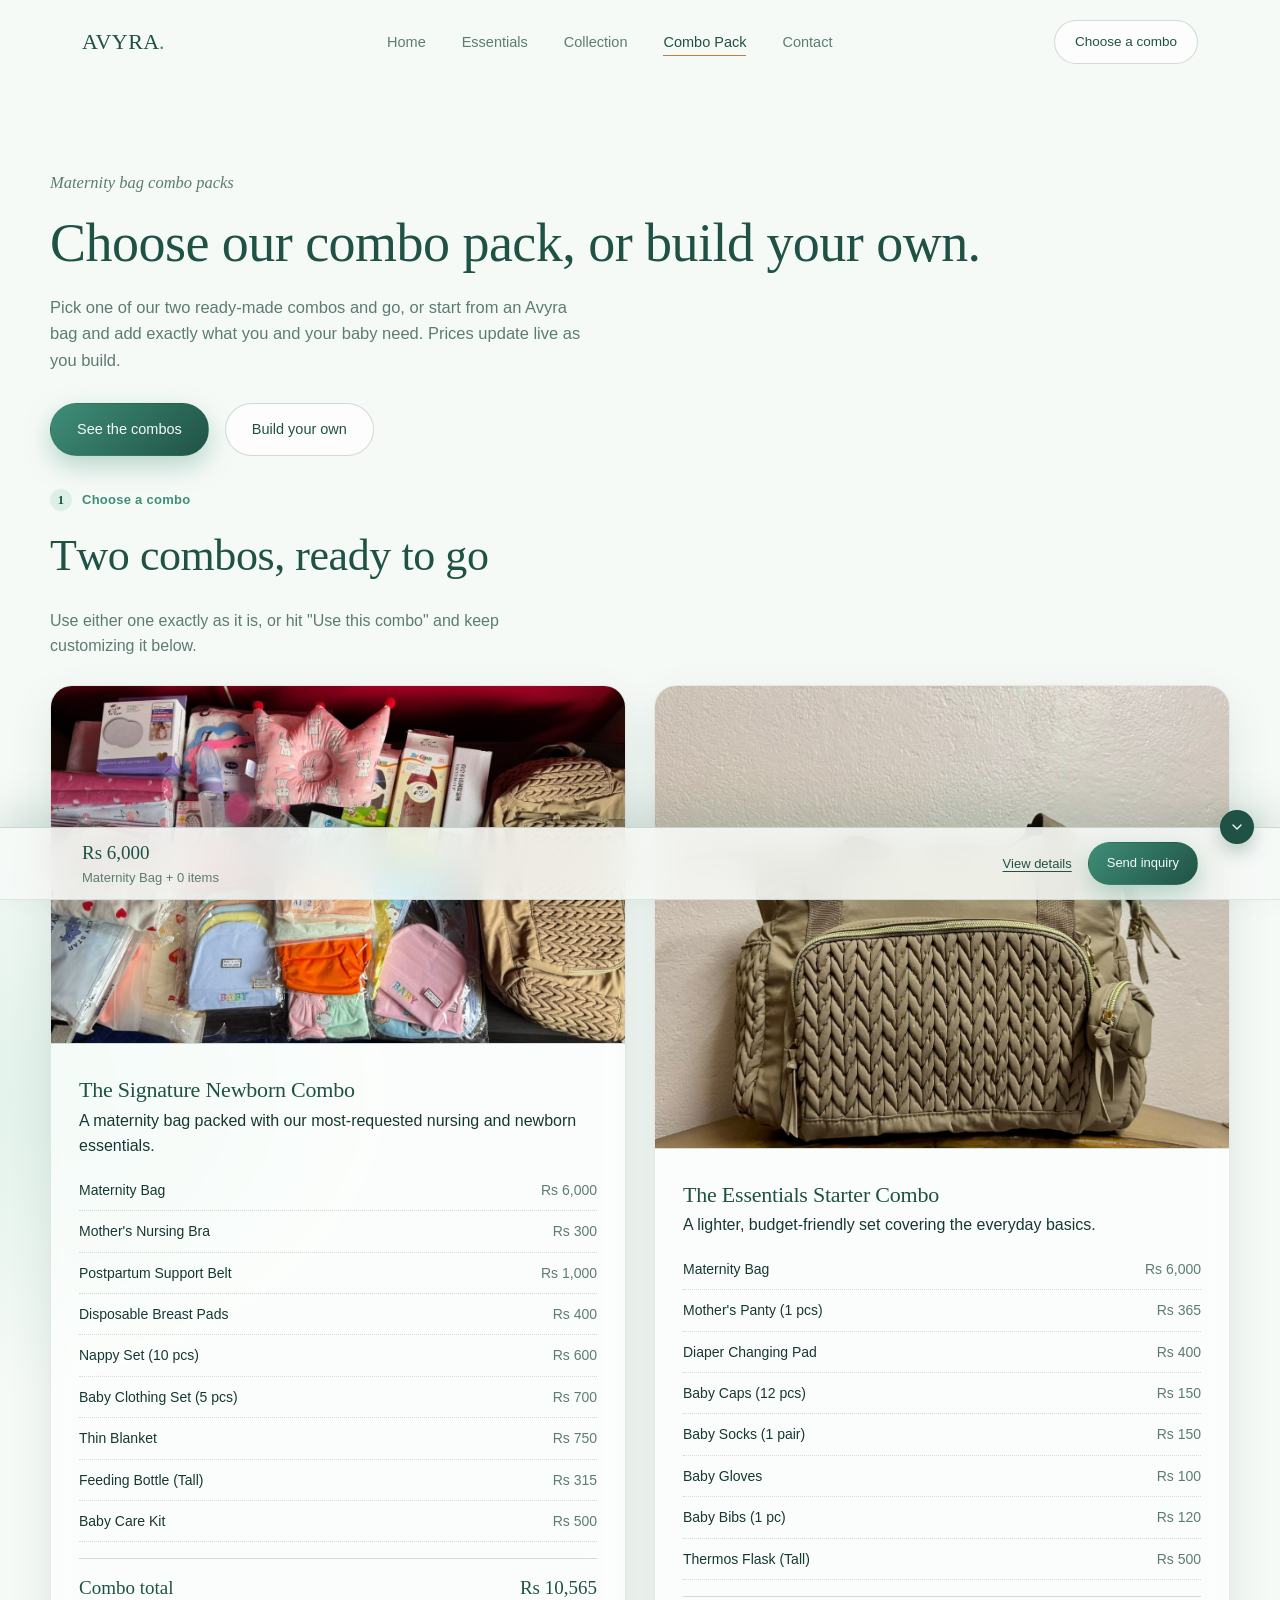
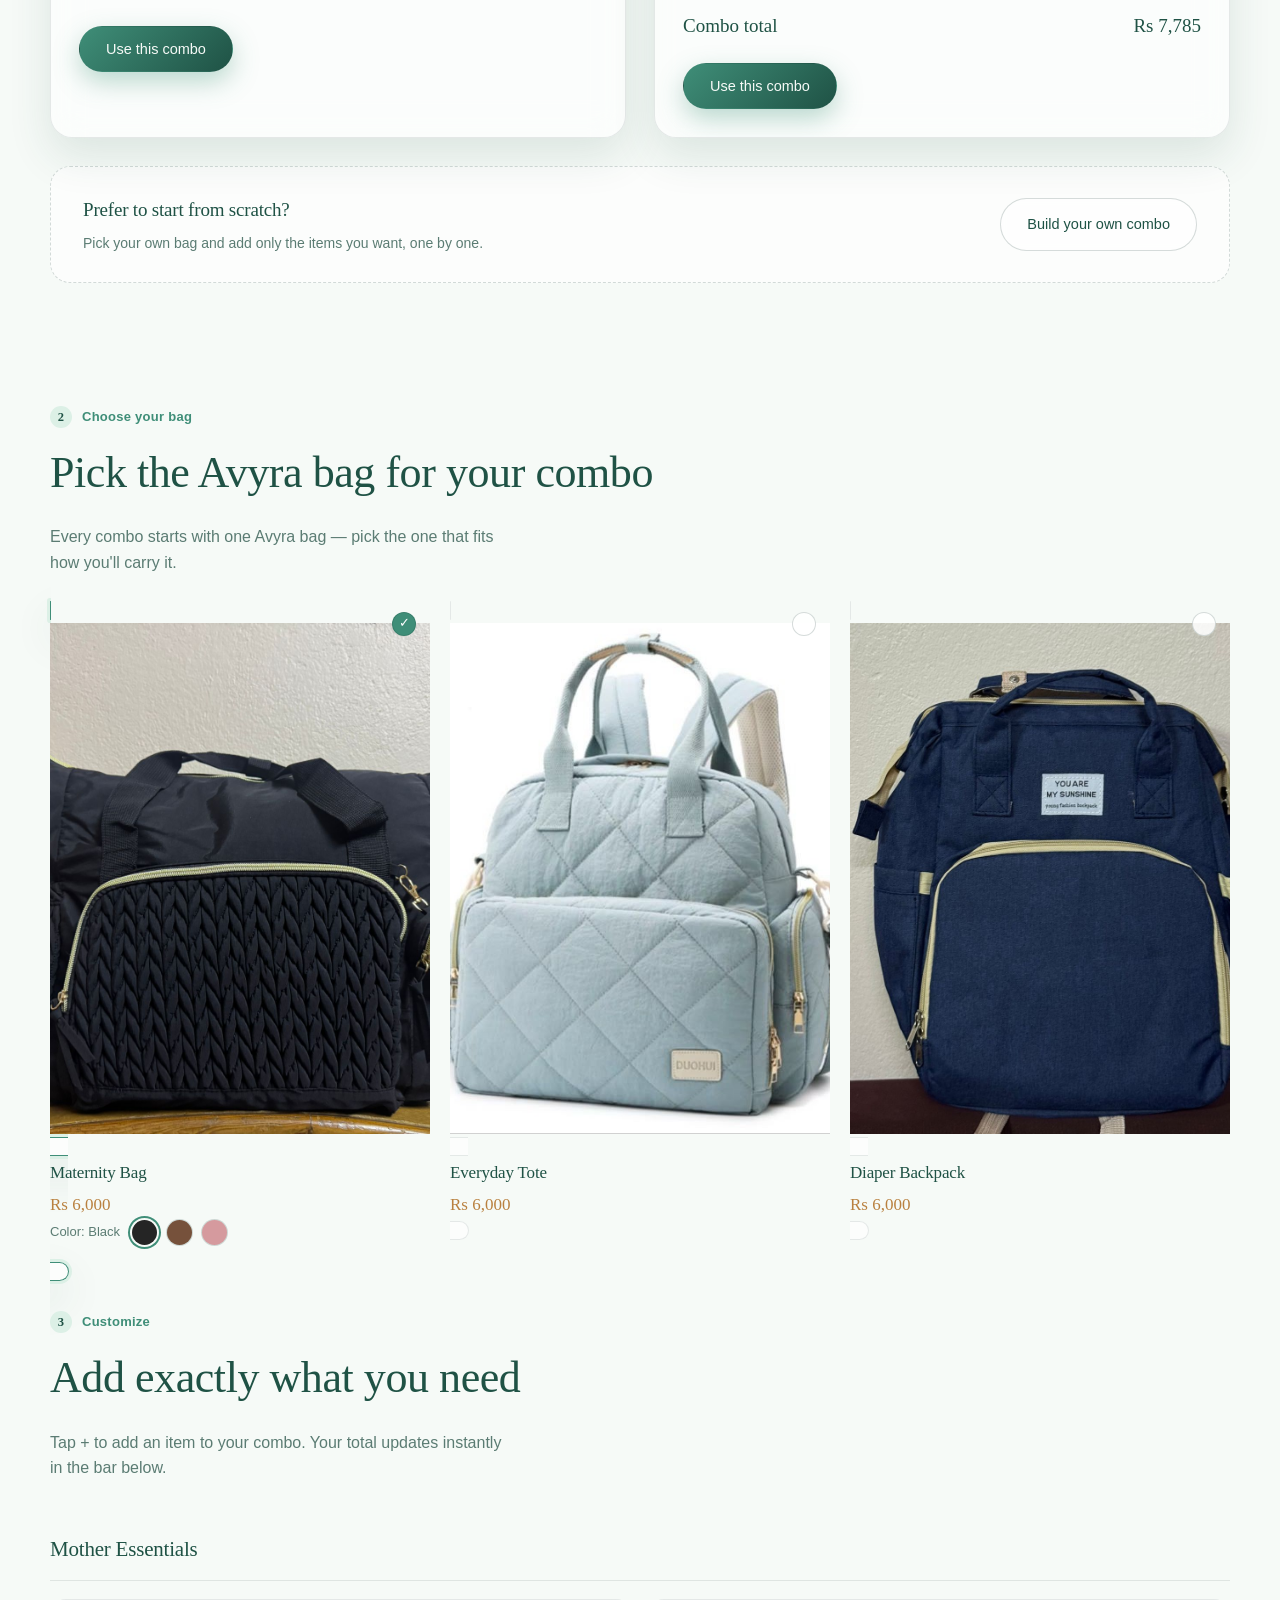
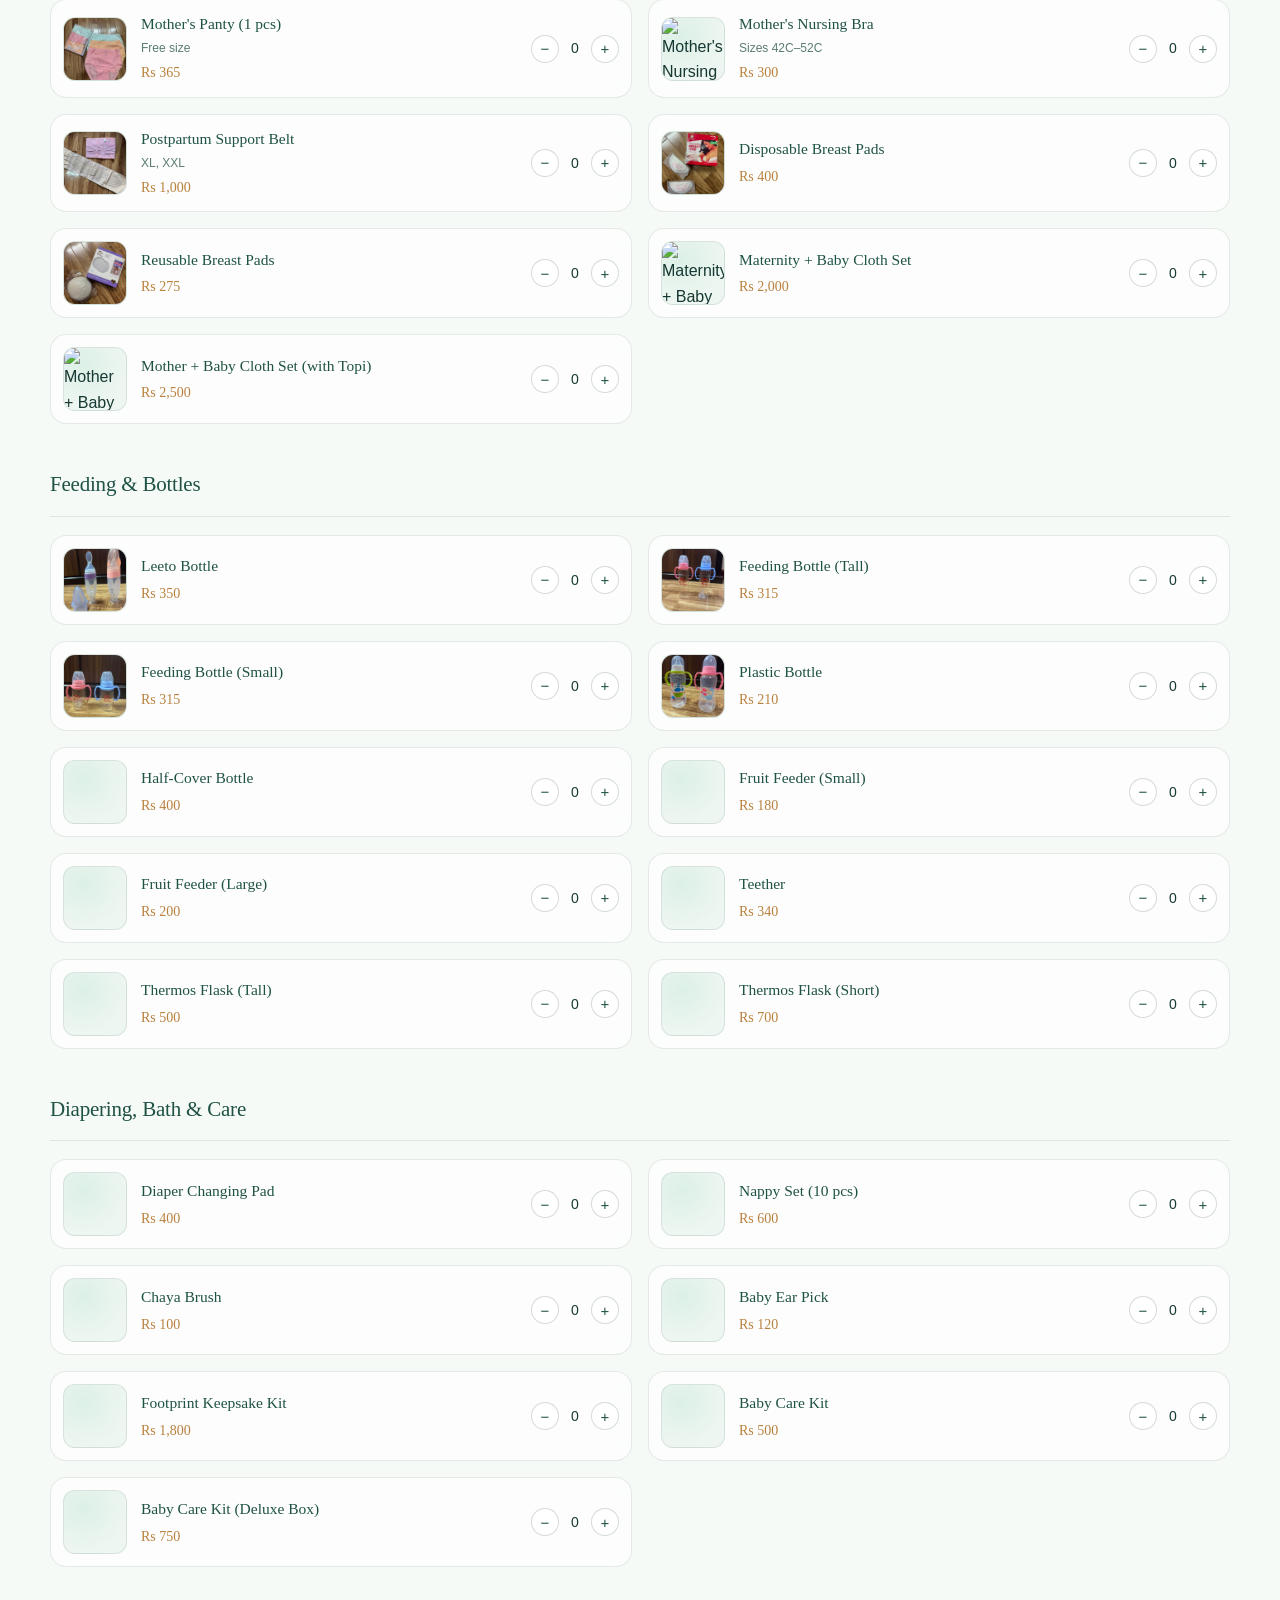
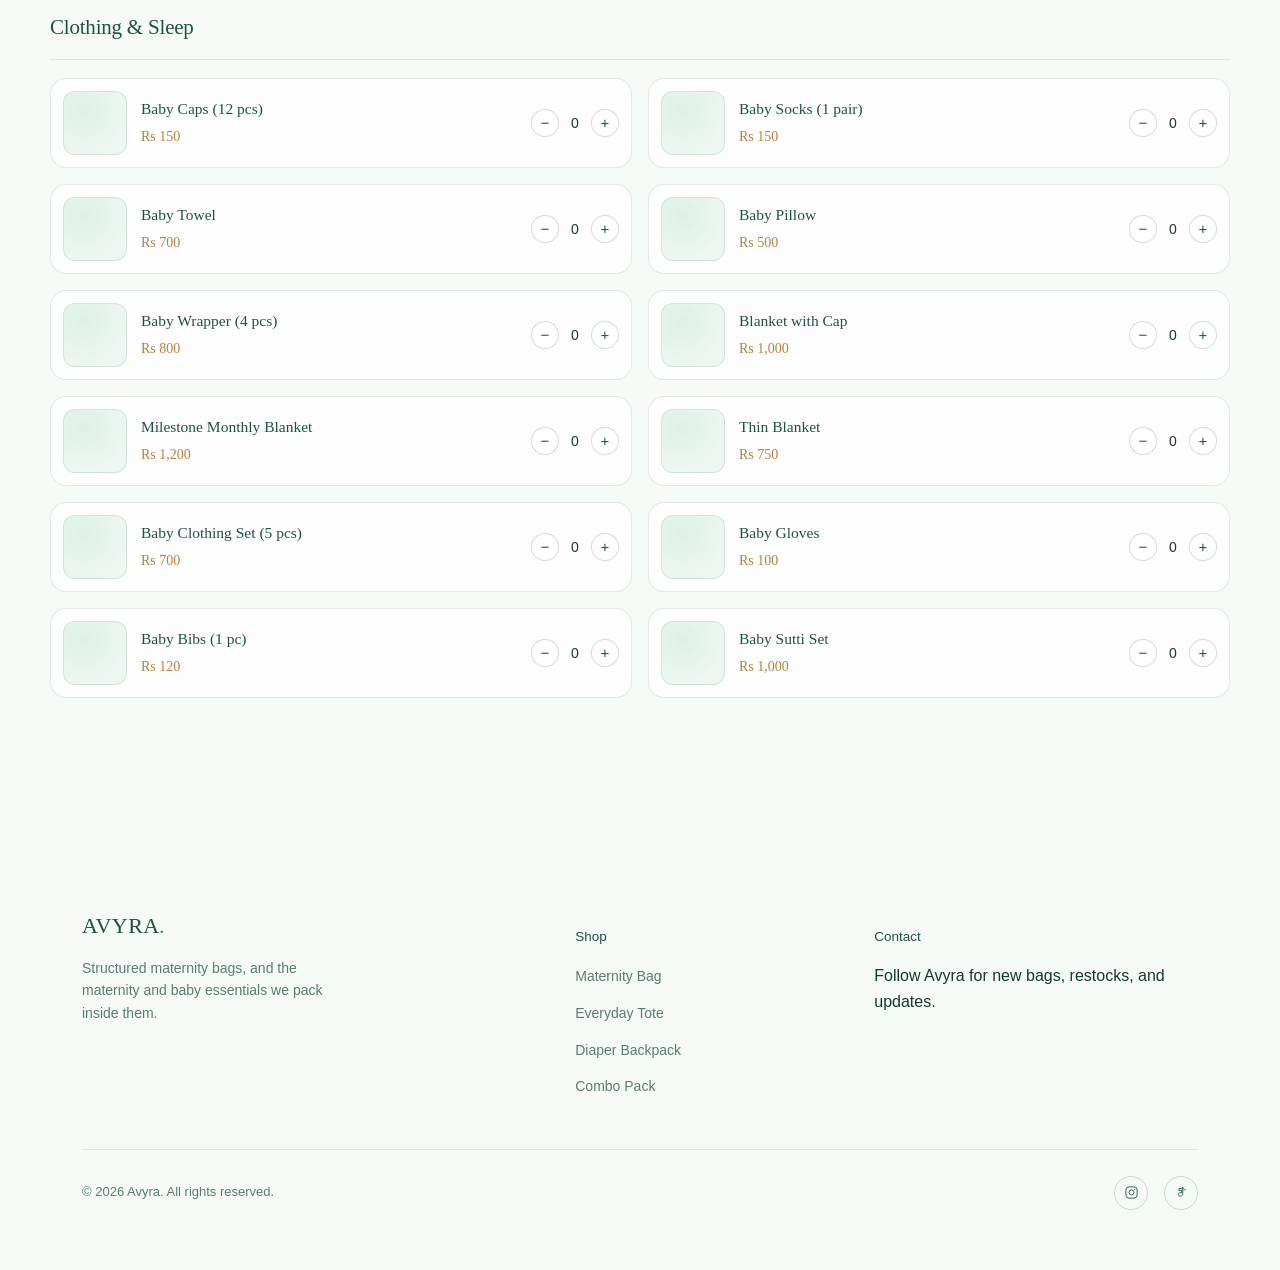
==== combo.html @ a7ce3fc6 "Initial commit" ====
<!DOCTYPE html>
<html lang="en">
<head>
<meta charset="UTF-8">
<meta name="viewport" content="width=device-width, initial-scale=1.0">
<meta http-equiv="Content-Security-Policy" content="default-src 'self'; base-uri 'self'; object-src 'none'; frame-ancestors 'none'; form-action 'self'; img-src 'self'; style-src 'self' https://fonts.googleapis.com 'nonce-avyra-inline'; font-src https://fonts.gstatic.com; script-src 'self' 'nonce-avyra-inline'; connect-src 'none'; upgrade-insecure-requests">
<meta name="referrer" content="strict-origin-when-cross-origin">
<meta http-equiv="Permissions-Policy" content="camera=(), microphone=(), geolocation=(), payment=(), usb=()">
<title>Combo Pack — Avyra Maternity & Baby Essentials</title>
<meta name="description" content="Choose one of our ready-made maternity combo packs, or build your own — pick an Avyra bag and add exactly the maternity and baby essentials you need.">
<link rel="preconnect" href="https://fonts.googleapis.com">
<link rel="preconnect" href="https://fonts.gstatic.com" crossorigin>
<link href="https://fonts.googleapis.com/css2?family=Fraunces:ital,opsz,wght@0,9..144,300;0,9..144,400;0,9..144,500;0,9..144,600;1,9..144,400;1,9..144,500&family=Inter:wght@400;500;600&display=swap" rel="stylesheet">
<link rel="stylesheet" href="styles.css">
</head>
<body>

<header class="nav" id="siteNav">
  <div class="nav-inner">
    <a href="index.html" class="logo">AVYRA<em>.</em></a>
    <nav>
      <ul class="nav-links">
        <li><a href="index.html">Home</a></li>
        <li><a href="index.html#essentials">Essentials</a></li>
        <li><a href="index.html#collection">Collection</a></li>
        <li><a href="combo.html" class="active">Combo Pack</a></li>
        <li><a href="index.html#contact">Contact</a></li>
      </ul>
    </nav>
    <a href="#combos" class="nav-cta">Choose a combo</a>
    <button class="burger" id="burgerBtn" aria-label="Open menu" aria-expanded="false"><span></span></button>
  </div>
</header>

<div class="mobile-menu" id="mobileMenu">
  <button class="mobile-close" id="mobileClose" aria-label="Close menu">✕</button>
  <a href="index.html">Home</a>
  <a href="index.html#essentials">Essentials</a>
  <a href="index.html#collection">Collection</a>
  <a href="combo.html">Combo Pack</a>
  <a href="index.html#contact">Contact</a>
</div>

<main id="top">

  <section class="page-intro wrap">
    <p class="eyebrow-line">Maternity bag combo packs</p>
    <h1 class="split-text">Choose our combo pack, or build your own.</h1>
    <p>Pick one of our two ready-made combos and go, or start from an Avyra bag and add exactly what you and your baby need. Prices update live as you build.</p>
    <div class="hero-actions">
      <a href="#combos" class="btn btn-primary">See the combos</a>
      <a href="#bag-select" class="btn btn-ghost">Build your own</a>
    </div>
  </section>

  <section class="section-pad combo-section wrap" id="combos">
    <div class="step-label"><span class="step-num">1</span> Choose a combo</div>
    <div class="section-head section-head--gap">
      <h2 class="split-text">Two combos, ready to go</h2>
      <p>Use either one exactly as it is, or hit "Use this combo" and keep customizing it below.</p>
    </div>
    <div class="combo-preset-grid" id="comboPresets"></div>

    <div class="build-own-banner">
      <div>
        <h3>Prefer to start from scratch?</h3>
        <p>Pick your own bag and add only the items you want, one by one.</p>
      </div>
      <a href="#bag-select" class="btn btn-ghost">Build your own combo</a>
    </div>
  </section>

  <section class="section-pad combo-section wrap" id="bag-select">
    <div class="step-label"><span class="step-num">2</span> Choose your bag</div>
    <div class="section-head section-head--tight">
      <h2>Pick the Avyra bag for your combo</h2>
      <p>Every combo starts with one Avyra bag — pick the one that fits how you'll carry it.</p>
    </div>
    <div class="bag-select-grid" id="bagOptions"></div>
  </section>

  <section class="section-pad wrap" id="builder">
    <div class="step-label"><span class="step-num">3</span> Customize</div>
    <div class="section-head section-head--tight">
      <h2>Add exactly what you need</h2>
      <p>Tap + to add an item to your combo. Your total updates instantly in the bar below.</p>
    </div>
    <div class="combo-categories" id="comboCategories"></div>
  </section>

  <div class="combo-spacer"></div>

</main>

<footer id="contact">
  <div class="wrap">
    <div class="foot-grid">
      <div class="foot-brand">
        <a href="index.html" class="logo">AVYRA<em>.</em></a>
        <p>Structured maternity bags, and the maternity and baby essentials we pack inside them.</p>
      </div>
      <div class="foot-col">
        <h4>Shop</h4>
        <ul>
          <li><a href="index.html#collection">Maternity Bag</a></li>
          <li><a href="index.html#collection">Everyday Tote</a></li>
          <li><a href="index.html#collection">Diaper Backpack</a></li>
          <li><a href="combo.html">Combo Pack</a></li>
        </ul>
      </div>
      <div class="foot-col">
        <h4 class="contact-heading">Contact</h4>
        <p>Follow Avyra for new bags, restocks, and updates.</p>
      </div>
    </div>

    <div class="foot-bottom">
      <p>© 2026 Avyra. All rights reserved.</p>
      <div class="foot-social">
        <a href="https://www.instagram.com/avyra_maternitybagnepal/" target="_blank" rel="noopener noreferrer" aria-label="Instagram"><svg viewBox="0 0 24 24" fill="none"><rect x="3" y="3" width="18" height="18" rx="5" stroke="#1F5245" stroke-width="1.4"/><circle cx="12" cy="12" r="4" stroke="#1F5245" stroke-width="1.4"/><circle cx="17.2" cy="6.8" r="1" fill="#1F5245"/></svg></a>
        <a href="https://www.tiktok.com/@avyramaternitybag" target="_blank" rel="noopener noreferrer" aria-label="TikTok"><svg viewBox="0 0 24 24" fill="none"><path d="M14 4V14.2C14 16.3 12.3 18 10.2 18C8.4 18 7 16.7 7 15C7 13.3 8.4 12 10.2 12C11 12 11.7 12.3 12.3 12.7V8.2C10.8 8.9 9.4 9.2 8 9.1V5.6C10.2 6 12.3 5.3 14 4Z" stroke="#1F5245" stroke-width="1.4" stroke-linejoin="round"/><path d="M14 4C14.3 6.1 15.6 7.5 18 7.8" stroke="#1F5245" stroke-width="1.4" stroke-linecap="round"/></svg></a>
      </div>
    </div>
  </div>
</footer>

<div class="combo-bar" id="comboBar">
  <button type="button" class="combo-bar-collapse" id="comboBarCollapse" aria-label="Minimize combo bar" aria-expanded="true">
    <svg viewBox="0 0 24 24" width="16" height="16" fill="none" stroke="currentColor" stroke-width="2" stroke-linecap="round" stroke-linejoin="round" aria-hidden="true"><path d="M6 9l6 6 6-6"/></svg>
  </button>
  <div class="combo-bar-summary">
    <div>
      <div class="combo-bar-total" id="comboBarTotal">Rs 0</div>
      <div class="combo-bar-count" id="comboBarCount"></div>
    </div>
    <div class="combo-bar-actions">
      <button type="button" class="combo-bar-toggle" id="comboBarToggle" aria-expanded="false">View details</button>
      <a href="https://www.instagram.com/avyra_maternitybagnepal/" target="_blank" rel="noopener noreferrer" class="btn btn-primary btn-small">Send inquiry</a>
    </div>
  </div>
  <div class="combo-bar-details">
    <div class="combo-bar-details-inner">
      <div id="comboBarLines"></div>
      <button type="button" class="combo-bar-clear" id="clearComboBtn">Clear all items</button>
      <button type="button" class="btn btn-ghost btn-small" id="copyComboBtn">Copy combo list</button>
    </div>
  </div>
</div>

<div class="copy-toast" id="copyToast"></div>

<script src="app.js"></script>
<script src="combo.js"></script>

</body>
</html>
---- styles.css ----
:root{
  --bg:#F6FAF7;
  --bg-soft:#EEF6F1;
  --card:rgba(255,255,255,0.62);
  --card-strong:rgba(255,255,255,0.82);
  --verdigris:#3F8E78;
  --verdigris-dark:#1F5245;
  --verdigris-mid:#5FA88F;
  --verdigris-light:#9CD1BC;
  --verdigris-pale:#DCF0E6;
  --brass:#B9803F;
  --brass-pale:#F1DFC1;
  --ink:#163832;
  --muted:#5B7C73;
  --line: rgba(22,56,50,0.10);
  --line-strong: rgba(22,56,50,0.18);
  --shadow-soft: 0 18px 44px rgba(31,82,69,0.12);
  --shadow-lift: 0 24px 54px rgba(31,82,69,0.18);
  --serif: "Fraunces", Georgia, serif;
  --sans: "Inter", -apple-system, BlinkMacSystemFont, "Segoe UI", sans-serif;
}

*{ box-sizing:border-box; }
html{ scroll-behavior:auto; }
@media (prefers-reduced-motion: reduce){
  html{ scroll-behavior:auto; }
  *{ animation-duration:0.01ms !important; animation-iteration-count:1 !important; transition-duration:0.01ms !important; }
}

body{
  margin:0;
  background:
    radial-gradient(1000px 620px at 88% -8%, rgba(156,209,188,0.55), transparent 60%),
    radial-gradient(900px 560px at -8% 18%, rgba(220,240,230,0.9), transparent 55%),
    radial-gradient(1100px 700px at 50% 115%, rgba(156,209,188,0.4), transparent 60%),
    var(--bg);
  color:var(--ink);
  font-family:var(--sans);
  font-size:16px;
  line-height:1.6;
  -webkit-font-smoothing:antialiased;
}

a{ color:inherit; text-decoration:none; }
img{ max-width:100%; display:block; }
section{ position:relative; z-index:1; }

h1,h2,h3{ font-family:var(--serif); font-weight:500; margin:0; color:var(--verdigris-dark); letter-spacing:-0.01em; }
p{ margin:0; }

:focus-visible{ outline:2px solid var(--brass); outline-offset:3px; border-radius:2px; }

.wrap{ max-width:1180px; margin:0 auto; padding:0 32px; }
@media (max-width:640px){ .wrap{ padding:0 22px; } }

/* ---------- nav ---------- */
header.nav{
  position:fixed; top:0; left:0; right:0; z-index:50;
  border-bottom:1px solid transparent;
  transition:background 0.4s ease, border-color 0.4s ease;
}
header.nav.scrolled{
  background:rgba(246,250,247,0.72);
  backdrop-filter:blur(18px) saturate(140%);
  -webkit-backdrop-filter:blur(18px) saturate(140%);
  border-bottom:1px solid var(--line);
}
.nav-inner{
  max-width:1180px; margin:0 auto; padding:20px 32px;
  display:flex; align-items:center; justify-content:space-between;
}
.logo{ font-family:var(--serif); font-size:22px; letter-spacing:0.02em; color:var(--verdigris-dark); }
.logo em{ font-style:italic; color:var(--verdigris); }
.nav-links{ display:flex; gap:36px; list-style:none; margin:0; padding:0; }
.nav-links a{
  font-size:14.5px; color:var(--muted); position:relative; padding:4px 0;
  transition:color 0.25s ease;
}
.nav-links a.active{ color:var(--verdigris-dark); }
.nav-links a::after{
  content:""; position:absolute; left:0; right:0; bottom:-2px; height:1px;
  background:var(--brass); transform:scaleX(0); transform-origin:left;
  transition:transform 0.3s ease;
}
.nav-links a:hover, .nav-links a:focus-visible{ color:var(--verdigris-dark); }
.nav-links a:hover::after, .nav-links a:focus-visible::after, .nav-links a.active::after{ transform:scaleX(1); }

.nav-cta{
  font-size:13.5px; padding:10px 20px; border-radius:999px;
  border:1px solid var(--line-strong); color:var(--verdigris-dark);
  background:var(--card); backdrop-filter:blur(6px);
  transition:background 0.25s ease, border-color 0.25s ease;
}
.nav-cta:hover{ background:var(--card-strong); border-color:var(--verdigris-mid); }

.burger{ display:none; width:38px; height:38px; border-radius:50%; border:1px solid var(--line-strong); background:var(--card); position:relative; }
.burger span, .burger span::before, .burger span::after{
  content:""; position:absolute; left:10px; right:10px; height:1px; background:var(--verdigris-dark);
}
.burger span{ top:18px; }
.burger span::before{ top:-6px; }
.burger span::after{ top:6px; }

.mobile-menu{
  display:none; position:fixed; inset:0; z-index:60;
  background:rgba(246,250,247,0.97); backdrop-filter:blur(14px);
  flex-direction:column; align-items:center; justify-content:center; gap:28px;
}
.mobile-menu.open{ display:flex; }
.mobile-menu a{ font-family:var(--serif); font-size:26px; color:var(--verdigris-dark); }
.mobile-close{ position:absolute; top:24px; right:28px; width:38px; height:38px; border-radius:50%; border:1px solid var(--line-strong); background:transparent; color:var(--verdigris-dark); font-size:18px; }

@media (max-width:860px){
  .nav-links, .nav-cta{ display:none; }
  .burger{ display:block; }
}

/* ---------- hero ---------- */
.hero{
  padding:112px 0 5px;
  display:grid; grid-template-columns:1.05fr 0.85fr; gap:60px; align-items:center;
}
.eyebrow-line{
  font-family:var(--serif); font-style:italic; font-size:17px; color:var(--verdigris);
  margin-bottom:22px; opacity:0; animation:rise 0.8s ease forwards;
}
.hero h1{
  font-size:clamp(40px, 5.4vw, 66px); line-height:1.06; color:var(--verdigris-dark);
  opacity:0; animation:rise 0.9s ease 0.12s forwards;
}
.hero-sub{
  margin-top:26px; max-width:46ch; font-size:17px; color:var(--muted);
  opacity:0; animation:rise 0.9s ease 0.26s forwards;
}
.hero-actions{ margin-top:38px; display:flex; gap:16px; flex-wrap:wrap; opacity:0; animation:rise 0.9s ease 0.4s forwards; }

@keyframes rise{ from{ opacity:0; transform:translateY(16px);} to{ opacity:1; transform:translateY(0);} }

.btn{
  display:inline-flex; align-items:center; gap:10px; padding:14px 26px; border-radius:999px;
  font-size:14.5px; font-weight:500; border:1px solid transparent; cursor:pointer;
  font-family:var(--sans);
}
.btn-primary{
  background:linear-gradient(135deg, var(--verdigris), var(--verdigris-dark));
  color:#F6FAF7; box-shadow:0 10px 26px rgba(63,142,120,0.35);
  transition:transform 0.25s ease, box-shadow 0.25s ease;
}
.btn-primary:hover{ transform:translateY(-2px); box-shadow:0 14px 30px rgba(63,142,120,0.42); }
.btn-ghost{
  background:var(--card); border-color:var(--line-strong); color:var(--verdigris-dark);
  backdrop-filter:blur(6px);
  transition:background 0.25s ease, border-color 0.25s ease;
}
.btn-ghost:hover{ background:var(--card-strong); border-color:var(--verdigris-mid); }

.btn-small{ padding:10px 18px; font-size:13px; width:100%; justify-content:center; }
.btn[disabled]{ opacity:0.5; cursor:not-allowed; pointer-events:none; }

.hero-art{
  position:relative;
  opacity:0; animation:rise 1s ease 0.2s forwards;
}
.hero-art-frame{
  position:relative;
  isolation:isolate;
  aspect-ratio:1/1;
  border-radius:28px;
  overflow:hidden;
  border:1px solid var(--line);
  background:radial-gradient(circle at 35% 30%, var(--verdigris-pale), var(--bg-soft) 70%);
  box-shadow:var(--shadow-lift);
}
.hero-art-frame img{
  width:100%; height:100%; object-fit:cover;
  mix-blend-mode:multiply;
}

@media (max-width:940px){
  .hero{ grid-template-columns:1fr; padding-top:104px; text-align:left; }
  .hero-art{ order:-1; margin-bottom:10px; }
  .hero-art-frame{ aspect-ratio:16/10; }
}

/* ---------- section heads ---------- */
.section-head{ max-width:640px; margin-bottom:52px; }
.section-head h2{ font-size:clamp(30px, 3.6vw, 44px); }
.section-head p{ margin-top:16px; color:var(--muted); font-size:16px; max-width:52ch; }
.section-pad{ padding:100px 0; }
.collection-section{ padding-top:56px; }

/* ---------- simple page intro (used on combo.html) ---------- */
.page-intro{ padding:150px 0 10px; }
@media (max-width:940px){ .page-intro{ padding-top:130px; } }
.page-intro .eyebrow-line{ margin-bottom:18px; }
.page-intro h1{ font-size:clamp(34px, 4.6vw, 54px); line-height:1.1; }
.page-intro p{ margin-top:20px; max-width:58ch; color:var(--muted); font-size:16.5px; }
.page-intro .hero-actions{ margin-top:30px; }

/* ---------- video gallery ---------- */
.video-gallery{ margin-top:92px; }
.video-grid{ display:grid; grid-template-columns:repeat(3, 1fr); gap:28px; }
.video-card{
  overflow:hidden; border:1px solid var(--line); border-radius:22px;
  background:var(--card); box-shadow:var(--shadow-soft);
}
.video-card video, .video-placeholder{
  display:block; width:100%; aspect-ratio:4/5; object-fit:cover;
  background:var(--bg-soft);
}
.video-card video{ border-bottom:1px solid var(--line); }
.video-placeholder{
  display:flex; flex-direction:column; align-items:center; justify-content:center;
  gap:8px; padding:24px; border:0; border-bottom:1px dashed var(--line-strong);
  color:var(--muted); text-align:center;
}
.video-placeholder strong{ font-family:var(--serif); font-size:20px; font-weight:500; color:var(--verdigris-dark); }
.video-placeholder span{ font-size:13px; }
.video-plus{ font-size:28px; line-height:1; color:var(--brass); }
.video-caption{ padding:18px 20px 20px; }
.video-caption h3{ font-size:19px; }
.video-caption p{ margin-top:5px; color:var(--muted); font-size:13.5px; }
@media (max-width:940px){ .video-grid{ grid-template-columns:repeat(2, 1fr); } }
@media (max-width:600px){ .video-grid{ grid-template-columns:1fr; } }

/* ---------- product grid (bags + essentials teaser) ---------- */
.product-grid{
  display:grid; grid-template-columns:repeat(3, 1fr); gap:28px;
}
@media (max-width:940px){ .product-grid{ grid-template-columns:repeat(2, 1fr); } }
@media (max-width:600px){ .product-grid{ grid-template-columns:1fr; } }

.product-card{
  border:1px solid var(--line); border-radius:22px; overflow:hidden;
  background:var(--card); backdrop-filter:blur(16px) saturate(140%);
  -webkit-backdrop-filter:blur(16px) saturate(140%);
  box-shadow:var(--shadow-soft);
  display:flex; flex-direction:column;
  transition:transform 0.3s ease, box-shadow 0.3s ease;
}
.product-card:hover{ transform:translateY(-5px); box-shadow:var(--shadow-lift); }

.product-image{
  position:relative; aspect-ratio:1/1;
  background:radial-gradient(circle at 32% 28%, var(--verdigris-pale), var(--bg-soft) 72%);
  border-bottom:1px solid var(--line);
}
.product-image img{
  width:100%; height:100%; object-fit:cover;
}

.product-body{ padding:22px 22px 24px; display:flex; flex-direction:column; gap:6px; flex:1; }
.product-top{ display:flex; align-items:baseline; justify-content:space-between; gap:10px; }
.product-top h3{ font-size:19px; }
.product-price{ font-family:var(--serif); font-size:17px; color:var(--brass); white-space:nowrap; }
.product-desc{ color:var(--muted); font-size:14px; line-height:1.5; margin-bottom:14px; }
.color-options{ display:flex; align-items:center; gap:10px; margin:2px 0 14px; }
.color-label{ color:var(--muted); font-size:13px; margin-right:2px; }
.color-swatch{
  width:25px; height:25px; padding:0; border:2px solid transparent; border-radius:50%;
  cursor:pointer; box-shadow:0 0 0 1px var(--line-strong); transition:transform 0.2s ease, box-shadow 0.2s ease;
}
.color-swatch:hover{ transform:scale(1.1); }
.color-swatch[aria-pressed="true"]{ box-shadow:0 0 0 2px var(--bg), 0 0 0 4px var(--verdigris); }
.color-swatch:focus-visible{ outline:2px solid var(--brass); outline-offset:3px; }
.swatch-black{ background:#252525; }
.swatch-brown{ background:#76513B; }
.swatch-pink{ background:#D59A9E; }
.product-body .btn{ margin-top:auto; }

/* ---------- footer ---------- */
footer{ padding:0 0 60px; }
.newsletter{
  border:1px solid var(--line); border-radius:24px;
  background:linear-gradient(135deg, rgba(156,209,188,0.4), rgba(255,255,255,0.5));
  backdrop-filter:blur(16px);
  padding:52px 48px; display:flex; align-items:center; justify-content:space-between; gap:40px;
  margin-bottom:76px;
}
.newsletter h2{ font-size:27px; max-width:14ch; }
.newsletter p{ margin-top:10px; color:var(--muted); font-size:14.5px; }
.newsletter-form{ display:flex; gap:10px; flex:0 0 auto; }
.newsletter-form input{
  background:rgba(255,255,255,0.7); border:1px solid var(--line-strong); border-radius:999px;
  padding:13px 20px; color:var(--ink); font-family:var(--sans); font-size:14px; width:230px;
}
.newsletter-form input::placeholder{ color:var(--muted); }

@media (max-width:760px){
  .newsletter{ flex-direction:column; align-items:flex-start; padding:36px 26px; }
  .newsletter-form{ width:100%; }
  .newsletter-form input{ width:100%; }
}

.foot-grid{ display:grid; grid-template-columns:1.4fr 0.8fr 1fr; gap:40px; padding-bottom:50px; border-bottom:1px solid var(--line); }
.foot-brand .logo{ margin-bottom:14px; display:block; }
.foot-brand p{ color:var(--muted); font-size:14px; max-width:32ch; }
.foot-col h4{ font-family:var(--sans); font-weight:500; font-size:13.5px; color:var(--verdigris-dark); margin-bottom:16px; }
.foot-col ul{ list-style:none; margin:0; padding:0; display:flex; flex-direction:column; gap:11px; }
.foot-col a{ font-size:14px; color:var(--muted); transition:color 0.2s ease; }
.foot-col a:hover{ color:var(--verdigris-dark); }

@media (max-width:760px){ .foot-grid{ grid-template-columns:1fr 1fr; row-gap:36px; } }

.foot-bottom{ padding-top:26px; display:flex; justify-content:space-between; align-items:center; flex-wrap:wrap; gap:14px; }
.foot-bottom p{ font-size:13px; color:var(--muted); }
.foot-social{ display:flex; gap:16px; }
.foot-social a{ width:34px; height:34px; border-radius:50%; border:1px solid var(--line-strong); display:flex; align-items:center; justify-content:center; }
.foot-social svg{ width:15px; height:15px; }
#contact{ scroll-margin-top:24px; }
.contact-heading{ font-family:var(--serif); font-size:27px; color:var(--verdigris-dark); margin-bottom:10px; }

/* ---------- scroll letter reveal ---------- */
.split-text .word{ display:inline-block; white-space:nowrap; }
.split-text .letter{
  display:inline-block;
  opacity:0;
  transform:translateY(0.6em) rotate(6deg);
  filter:blur(3px);
  transition:opacity 0.6s cubic-bezier(.22,1,.36,1), transform 0.6s cubic-bezier(.22,1,.36,1), filter 0.6s ease;
  transition-delay:var(--d, 0s);
}
.split-text.in-view .letter{
  opacity:1;
  transform:translateY(0) rotate(0deg);
  filter:blur(0);
}
@media (prefers-reduced-motion: reduce){
  .split-text .letter{ opacity:1; transform:none; filter:none; transition:none; }
}

.hero-art-frame img{ will-change:transform; }

/* =====================================================
   COMBO PACK BUILDER (combo.html)
   ===================================================== */

.combo-section{ padding-top:20px; }
.section-head--tight{ margin-bottom:0; }
.section-head--gap{ margin-bottom:26px; }
.combo-bar-actions .btn{ width:auto; }
.combo-bar-details-inner .btn{ width:auto; margin-top:10px; }
.essentials-cta{ margin-top:44px; }

/* step labels */
.step-label{
  display:inline-flex; align-items:center; gap:10px;
  font-size:13px; color:var(--verdigris); font-weight:600; letter-spacing:0.02em;
  margin-bottom:10px;
}
.step-label .step-num{
  width:22px; height:22px; border-radius:50%; background:var(--verdigris-pale);
  color:var(--verdigris-dark); display:flex; align-items:center; justify-content:center;
  font-family:var(--serif); font-size:12.5px;
}

/* bag choice cards */
.bag-select-grid{ display:grid; grid-template-columns:repeat(3, 1fr); gap:20px; margin-top:22px; }
@media (max-width:760px){ .bag-select-grid{ grid-template-columns:1fr; } }

.bag-option{ position:relative; display:block; cursor:pointer; }
.bag-option input{ position:absolute; opacity:0; width:1px; height:1px; }
.bag-option-card{
  border:1px solid var(--line); border-radius:20px; overflow:hidden;
  background:var(--card); backdrop-filter:blur(14px);
  transition:border-color 0.2s ease, box-shadow 0.2s ease, transform 0.2s ease;
}
.bag-option input:checked + .bag-option-card{
  border-color:var(--verdigris); box-shadow:0 0 0 3px var(--verdigris-pale), var(--shadow-soft);
}
.bag-option:hover .bag-option-card{ transform:translateY(-3px); }
.bag-option input:focus-visible + .bag-option-card{ outline:2px solid var(--brass); outline-offset:3px; }
.bag-option-image{
  aspect-ratio:5/4; background:radial-gradient(circle at 32% 28%, var(--verdigris-pale), var(--bg-soft) 72%);
  border-bottom:1px solid var(--line);
}
.bag-option-image img{ width:100%; height:100%; object-fit:cover; }
.bag-option-body{ padding:16px 18px 18px; }
.bag-option-body h3{ font-size:17px; }
.bag-option-body .product-price{ display:block; margin-top:4px; }
.bag-option-check{
  position:absolute; top:14px; right:14px; width:24px; height:24px; border-radius:50%;
  background:rgba(255,255,255,0.85); border:1px solid var(--line-strong);
  display:flex; align-items:center; justify-content:center; font-size:13px; color:transparent;
  transition:background 0.2s ease, color 0.2s ease;
}
.bag-option input:checked ~ .bag-option-check{ background:var(--verdigris); color:#fff; }

/* signature combo card (legacy single-card layout, kept for compatibility) */
.signature-card{
  border:1px solid var(--line); border-radius:24px;
  background:linear-gradient(135deg, rgba(156,209,188,0.35), rgba(255,255,255,0.55));
  backdrop-filter:blur(16px);
  padding:36px; box-shadow:var(--shadow-soft);
  display:grid; grid-template-columns:1.1fr 0.9fr; gap:36px; align-items:center;
}
@media (max-width:860px){ .signature-card{ grid-template-columns:1fr; padding:28px; } }
.signature-card h3{ font-size:24px; }
.signature-card > div > p.signature-tagline{ margin-top:8px; color:var(--muted); font-size:14.5px; }
.signature-list{ list-style:none; margin:20px 0 0; padding:0; display:flex; flex-direction:column; gap:9px; }
.signature-list li{
  display:flex; justify-content:space-between; gap:12px; font-size:14px; color:var(--ink);
  padding-bottom:9px; border-bottom:1px dotted var(--line-strong);
}
.signature-list li span:last-child{ color:var(--muted); white-space:nowrap; }
.signature-total{
  display:flex; justify-content:space-between; margin-top:16px; padding-top:14px;
  border-top:1px solid var(--line-strong); font-family:var(--serif); font-size:19px; color:var(--verdigris-dark);
}
.signature-panel{
  border:1px solid var(--line); border-radius:18px; overflow:hidden; background:var(--card-strong);
}
.signature-panel img{ width:100%; aspect-ratio:1/1; object-fit:cover; }
.signature-card .btn{ margin-top:22px; }

/* two-up preset combo cards */
.combo-preset-grid{ display:grid; grid-template-columns:repeat(2, 1fr); gap:28px; }
@media (max-width:860px){ .combo-preset-grid{ grid-template-columns:1fr; } }

.combo-preset-card{
  border:1px solid var(--line); border-radius:22px; overflow:hidden;
  background:var(--card); backdrop-filter:blur(16px) saturate(140%);
  -webkit-backdrop-filter:blur(16px) saturate(140%);
  box-shadow:var(--shadow-soft);
  display:flex; flex-direction:column;
  transition:transform 0.3s ease, box-shadow 0.3s ease;
}
.combo-preset-card:hover{ transform:translateY(-4px); box-shadow:var(--shadow-lift); }
.combo-preset-image{
  aspect-ratio:16/10;
  background:radial-gradient(circle at 32% 28%, var(--verdigris-pale), var(--bg-soft) 72%);
  border-bottom:1px solid var(--line);
}
.combo-preset-image img{ width:100%; height:100%; object-fit:cover; }
.combo-preset-body{ padding:28px; display:flex; flex-direction:column; }
.combo-preset-body h3{ font-size:22px; }
.combo-preset-body .btn{ margin-top:22px; align-self:flex-start; }

/* build-your-own banner */
.build-own-banner{
  margin-top:28px; border:1px dashed var(--line-strong); border-radius:20px;
  padding:28px 32px; display:flex; align-items:center; justify-content:space-between;
  gap:24px; flex-wrap:wrap; background:var(--card);
}
.build-own-banner h3{ font-size:19px; }
.build-own-banner p{ margin-top:6px; color:var(--muted); font-size:14px; max-width:52ch; }

/* category groups */
.combo-categories{ margin-top:52px; display:flex; flex-direction:column; gap:44px; }
.combo-category h3{
  font-size:21px; padding-bottom:14px; margin-bottom:18px; border-bottom:1px solid var(--line);
}
.combo-item-grid{ display:grid; grid-template-columns:repeat(2, 1fr); gap:16px; }
@media (max-width:760px){ .combo-item-grid{ grid-template-columns:1fr; } }

.combo-item{
  display:flex; gap:14px; align-items:center;
  border:1px solid var(--line); border-radius:16px; padding:12px;
  background:var(--card); backdrop-filter:blur(10px);
  transition:border-color 0.2s ease, box-shadow 0.2s ease;
}
.combo-item.is-active{ border-color:var(--verdigris-mid); box-shadow:0 0 0 3px var(--verdigris-pale); }
.combo-item-image{
  flex:0 0 auto; width:64px; height:64px; border-radius:12px; overflow:hidden;
  background:radial-gradient(circle at 32% 28%, var(--verdigris-pale), var(--bg-soft) 72%);
  border:1px solid var(--line);
}
.combo-item-image img{ width:100%; height:100%; object-fit:cover; }
.combo-item-info{ flex:1 1 auto; min-width:0; }
.combo-item-info h4{ font-family:var(--serif); font-weight:500; font-size:15.5px; color:var(--verdigris-dark); margin:0; }
.combo-item-info .combo-item-note{ font-size:12px; color:var(--muted); margin-top:2px; }
.combo-item-info .combo-item-price{ font-family:var(--serif); font-size:14px; color:var(--brass); margin-top:4px; }

.qty-stepper{ flex:0 0 auto; display:flex; align-items:center; gap:8px; }
.qty-btn{
  width:28px; height:28px; border-radius:50%; border:1px solid var(--line-strong);
  background:var(--card-strong); color:var(--verdigris-dark); font-size:15px; line-height:1;
  display:flex; align-items:center; justify-content:center; cursor:pointer;
  transition:background 0.2s ease, transform 0.15s ease;
}
.qty-btn:hover{ background:var(--verdigris-pale); }
.qty-btn:active{ transform:scale(0.92); }
.qty-value{ min-width:16px; text-align:center; font-size:14px; font-variant-numeric:tabular-nums; }

/* sticky summary bar */
.combo-bar{
  position:fixed; left:0; right:0; bottom:0; z-index:55;
  background:rgba(246,250,247,0.88); backdrop-filter:blur(18px) saturate(140%);
  -webkit-backdrop-filter:blur(18px) saturate(140%);
  border-top:1px solid var(--line-strong);
  box-shadow:0 -18px 40px rgba(31,82,69,0.14);
  transform:translateY(100%);
  transition:transform 0.4s cubic-bezier(.22,1,.36,1);
}
.combo-bar.is-visible{ transform:translateY(0); }

/* minimize / maximize arrow (top-right) */
.combo-bar-collapse{
  position:absolute; top:-18px; right:26px; z-index:2;
  width:34px; height:34px; border-radius:50%;
  display:flex; align-items:center; justify-content:center;
  background:var(--verdigris-dark); color:#F6FAF7;
  border:1px solid var(--line-strong);
  box-shadow:0 8px 18px rgba(31,82,69,0.28);
  cursor:pointer; padding:0;
  transition:background 0.2s ease, transform 0.35s cubic-bezier(.22,1,.36,1);
}
.combo-bar-collapse:hover{ background:var(--verdigris); }
.combo-bar-collapse svg{ display:block; transition:transform 0.35s cubic-bezier(.22,1,.36,1); }

/* collapsed: hide the summary + details, leaving only the arrow */
.combo-bar.is-minimized{
  background:transparent; border-top:none; box-shadow:none;
  backdrop-filter:none; -webkit-backdrop-filter:none;
}
.combo-bar.is-minimized .combo-bar-summary{ display:none; }
.combo-bar.is-minimized .combo-bar-details{ display:none; }
.combo-bar.is-minimized .combo-bar-collapse{ top:auto; bottom:18px; }
.combo-bar.is-minimized .combo-bar-collapse svg{ transform:rotate(180deg); }

.combo-bar-summary{
  max-width:1180px; margin:0 auto; padding:10px 32px;
  display:flex; align-items:center; justify-content:space-between; gap:20px;
}
@media (max-width:640px){ .combo-bar-summary{ padding:9px 18px; } .combo-bar-collapse{ right:16px; } }
.combo-bar-count{ font-size:13px; color:var(--muted); }
.combo-bar-total{ font-family:var(--serif); font-size:19px; color:var(--verdigris-dark); }
.combo-bar-actions{ display:flex; align-items:center; gap:10px; }
.combo-bar-toggle{
  font-size:13px; color:var(--verdigris-dark); background:none; border:none; cursor:pointer;
  text-decoration:underline; text-underline-offset:3px; padding:6px;
}

.combo-bar-details{
  max-height:0; overflow:hidden; transition:max-height 0.4s ease;
  border-top:1px solid var(--line);
}
.combo-bar.details-open .combo-bar-details{ max-height:40vh; overflow-y:auto; }
.combo-bar-details-inner{ max-width:1180px; margin:0 auto; padding:18px 32px; }
@media (max-width:640px){ .combo-bar-details-inner{ padding:16px 18px; } }
.combo-bar-line{
  display:flex; justify-content:space-between; gap:10px; font-size:13.5px;
  padding:8px 0; border-bottom:1px dotted var(--line-strong);
}
.combo-bar-line span:last-child{ color:var(--muted); white-space:nowrap; }
.combo-bar-empty{ font-size:13.5px; color:var(--muted); padding:8px 0; }
.combo-bar-clear{
  font-size:12.5px; color:var(--muted); background:none; border:none; cursor:pointer;
  text-decoration:underline; text-underline-offset:3px; margin-top:8px; padding:4px 0;
}

.combo-spacer{ height:110px; }

.copy-toast{
  position:fixed; bottom:96px; left:50%; transform:translate(-50%, 8px);
  background:var(--verdigris-dark); color:#F6FAF7; font-size:13px;
  padding:10px 18px; border-radius:999px; opacity:0; pointer-events:none;
  transition:opacity 0.25s ease, transform 0.25s ease; z-index:56;
}
.copy-toast.is-visible{ opacity:1; transform:translate(-50%, 0); }

@media (max-width:480px){
  .hero{ padding-top:92px; padding-bottom:40px; }
  .collection-section{ padding-top:40px; }
  .video-gallery{ margin-top:72px; }
  .hero-actions{ width:100%; }
  .hero-actions .btn{ flex:1 1 100%; justify-content:center; }
  .section-pad{ padding:72px 0; }
  .nav-inner{ padding:16px 22px; }
  .newsletter h2{ max-width:none; }
  .foot-grid{ grid-template-columns:1fr; }
  .combo-bar-total{ font-size:18px; }
}
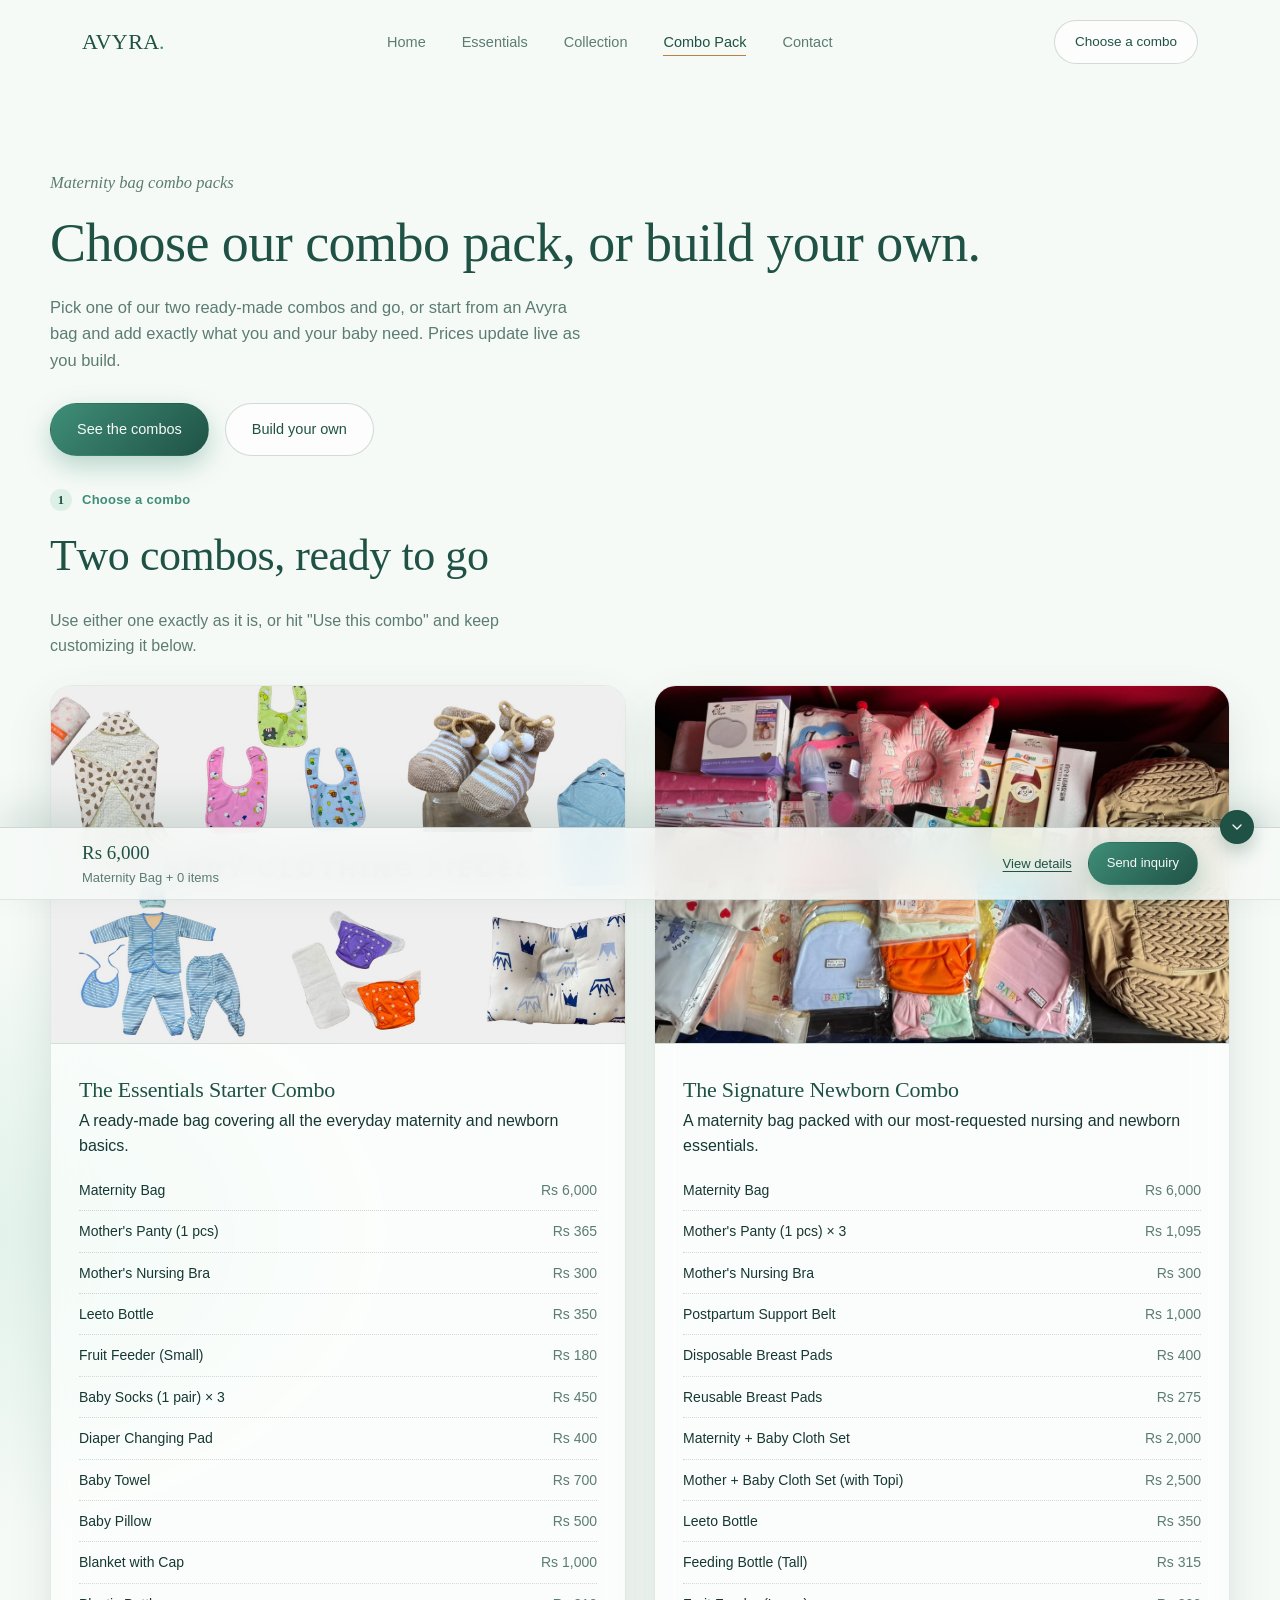
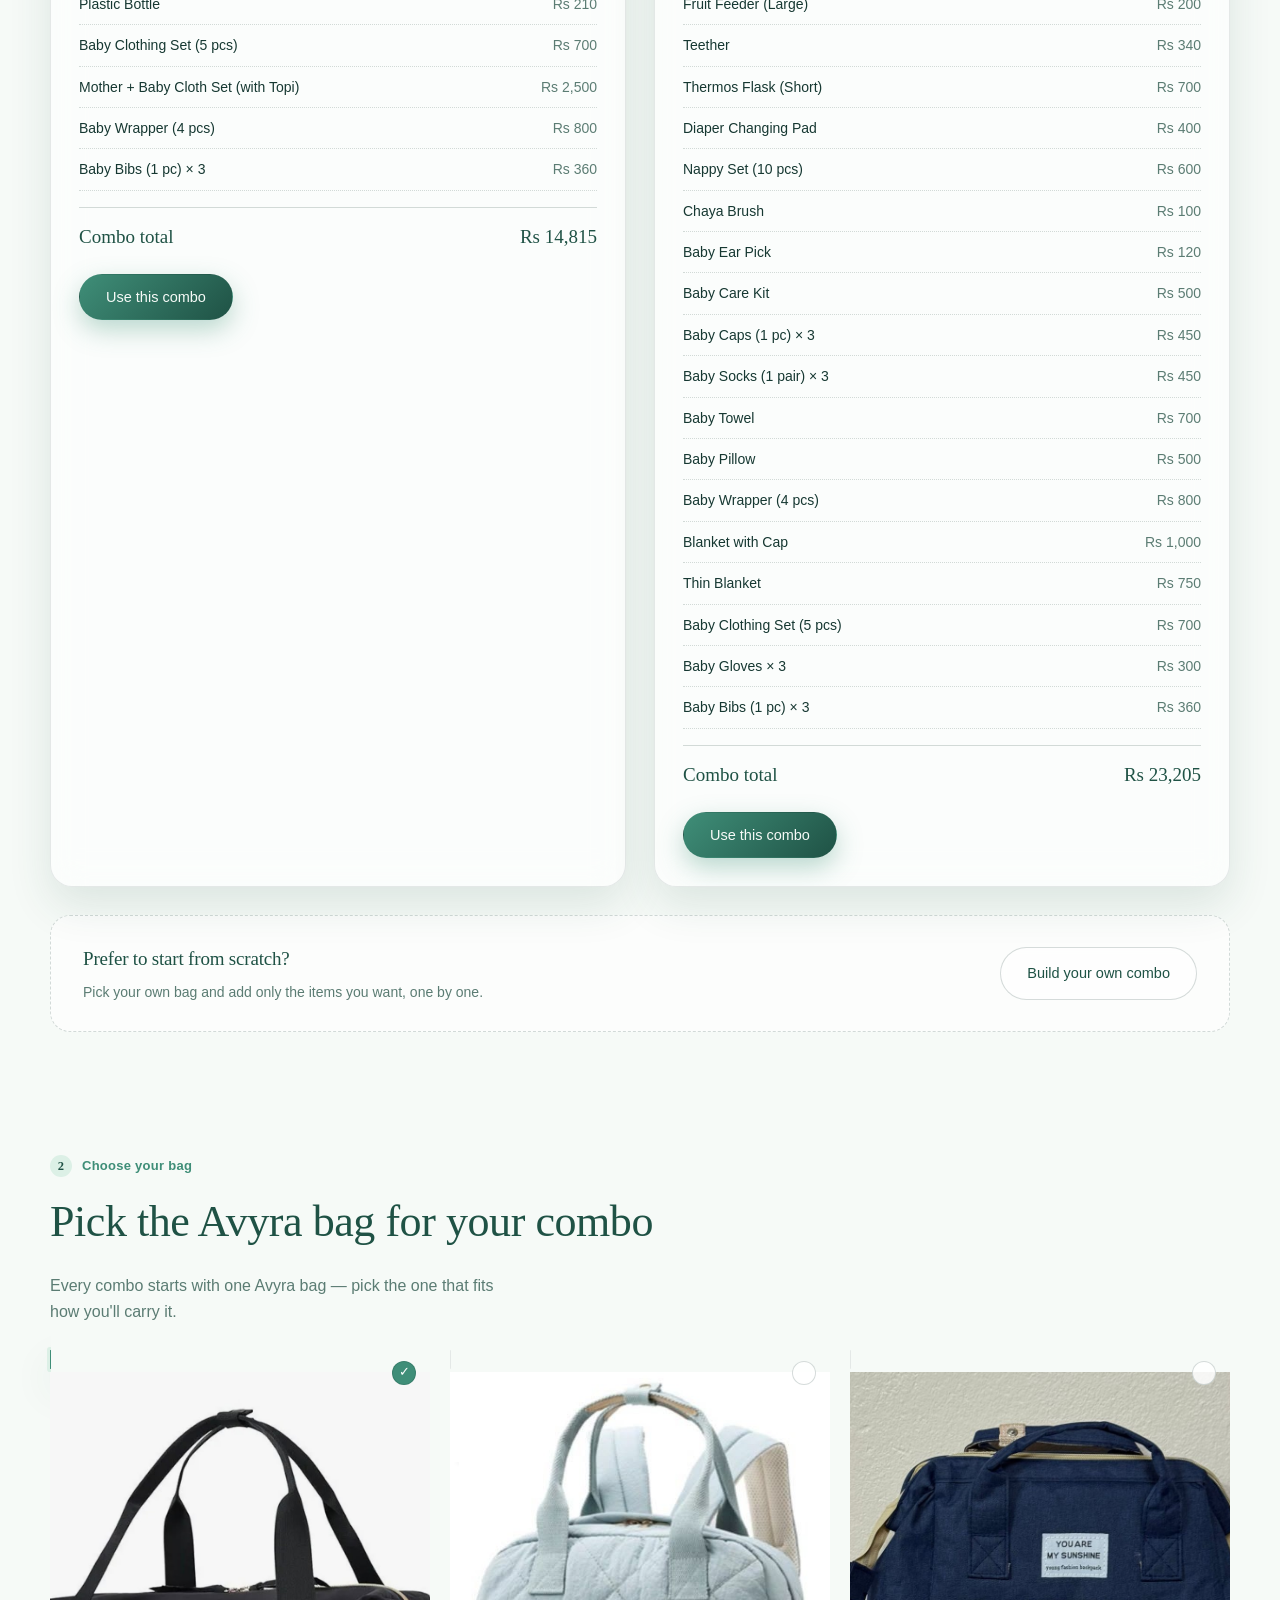
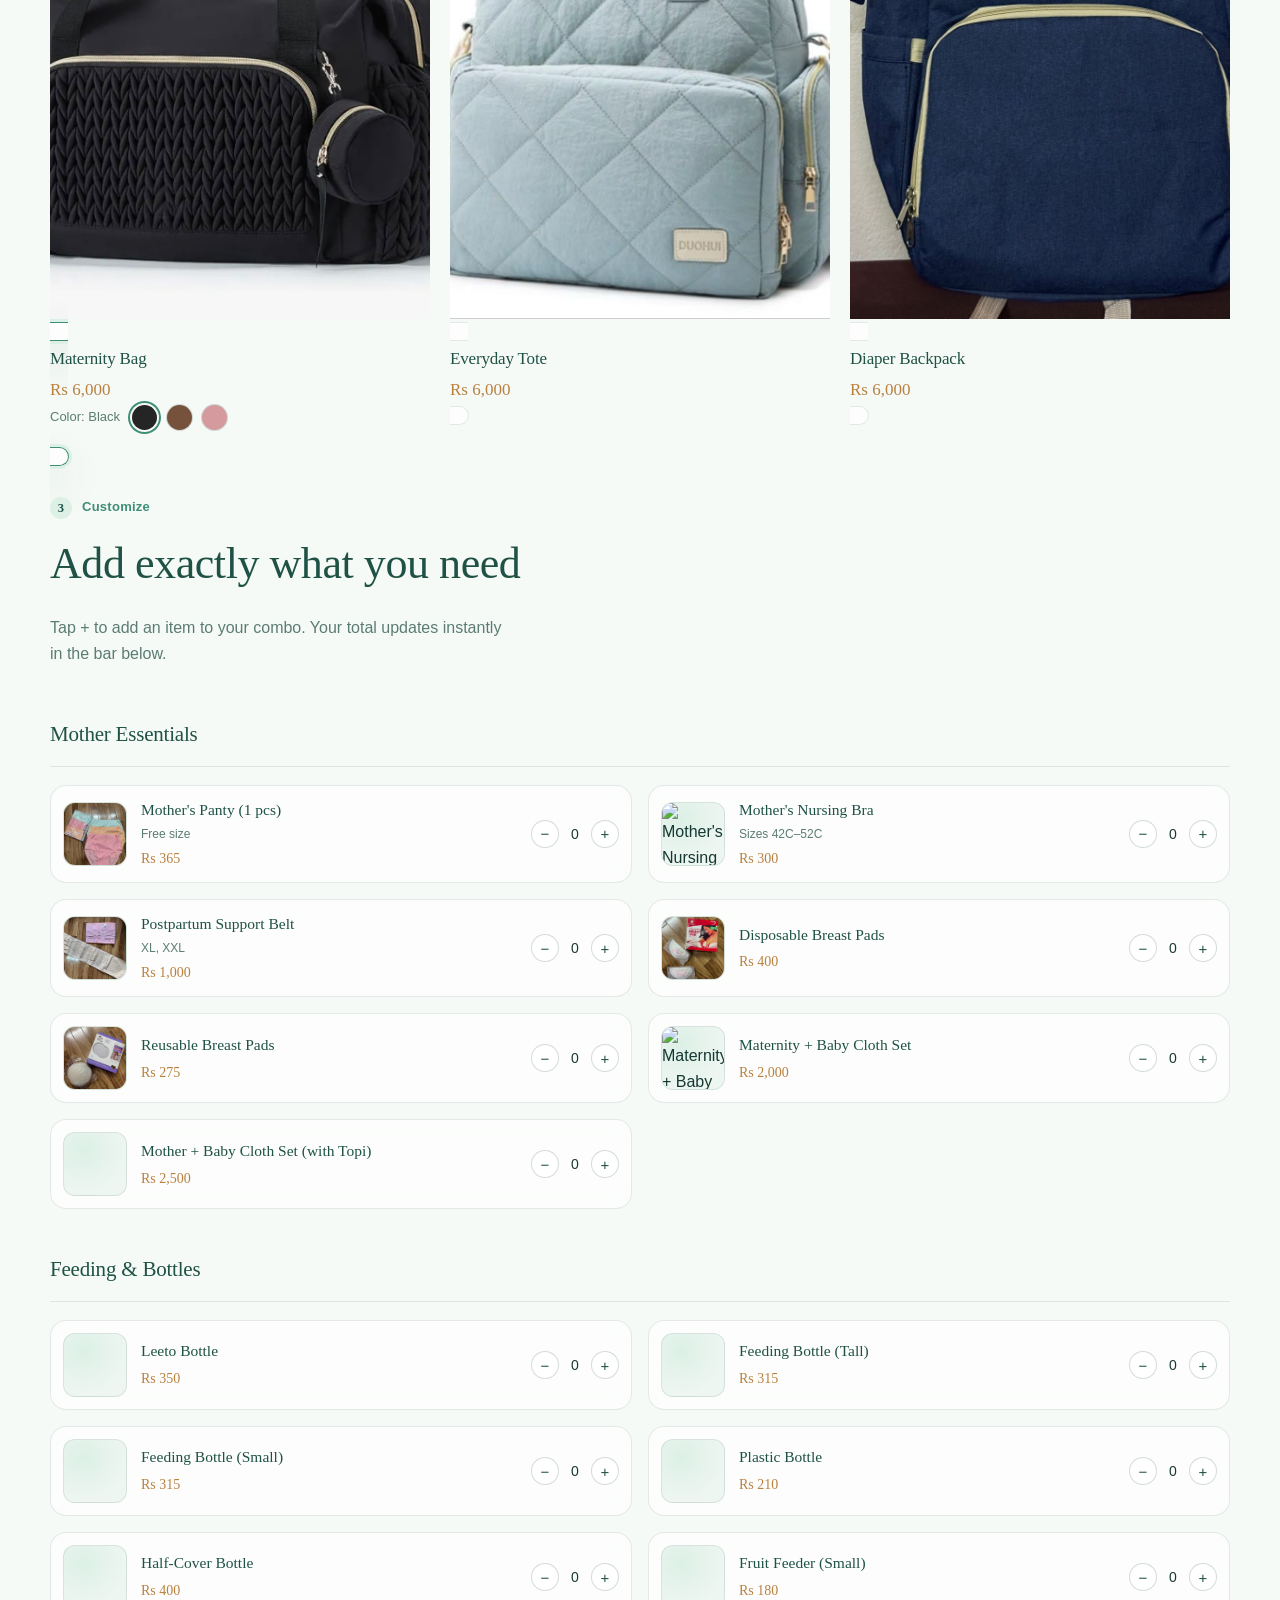
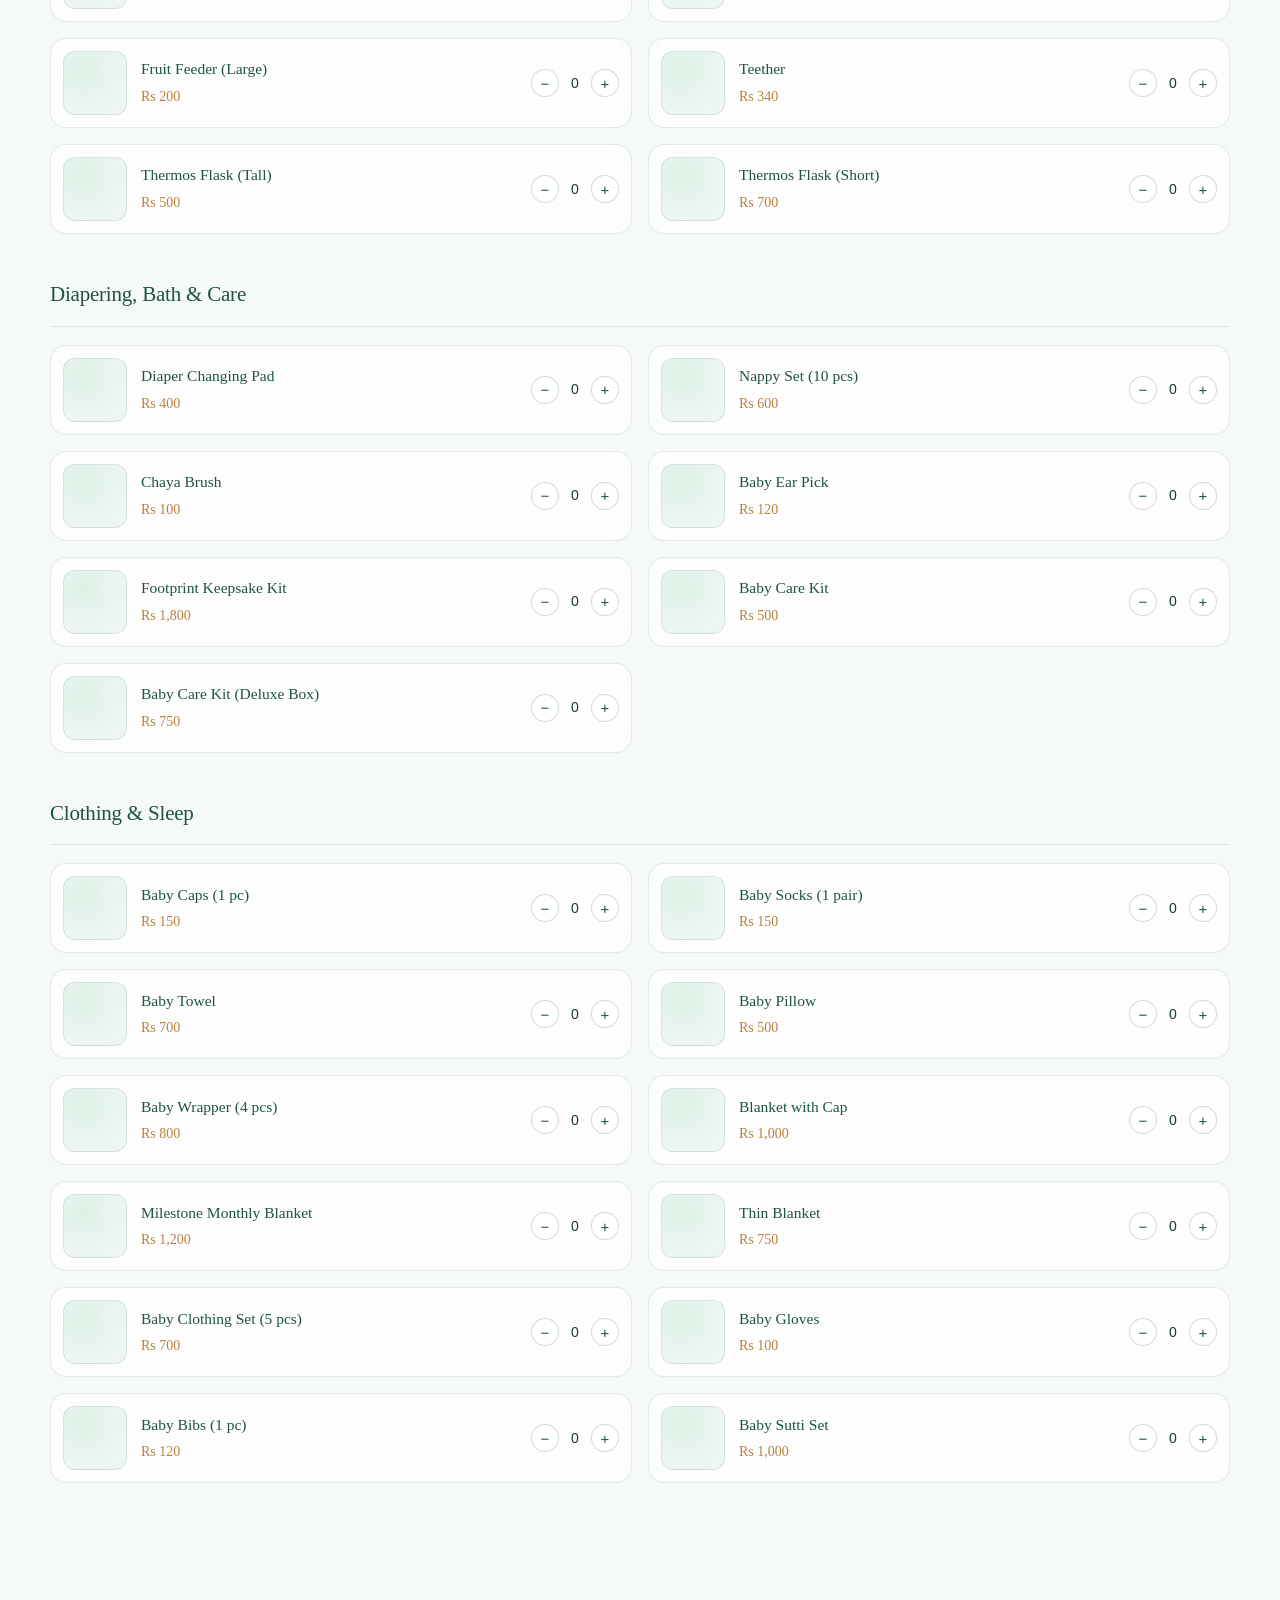
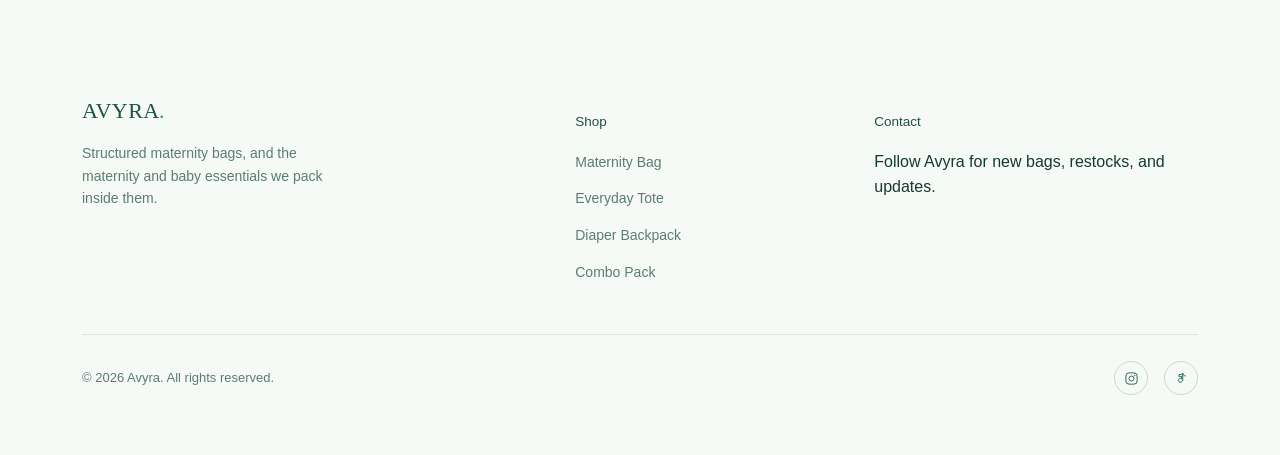
==== commit 8eee7a4b: "seo" ====
--- a/combo.html
+++ b/combo.html
@@ -6,12 +6,66 @@
 <meta http-equiv="Content-Security-Policy" content="default-src 'self'; base-uri 'self'; object-src 'none'; frame-ancestors 'none'; form-action 'self'; img-src 'self'; style-src 'self' https://fonts.googleapis.com 'nonce-avyra-inline'; font-src https://fonts.gstatic.com; script-src 'self' 'nonce-avyra-inline'; connect-src 'none'; upgrade-insecure-requests">
 <meta name="referrer" content="strict-origin-when-cross-origin">
 <meta http-equiv="Permissions-Policy" content="camera=(), microphone=(), geolocation=(), payment=(), usb=()">
-<title>Combo Pack — Avyra Maternity & Baby Essentials</title>
+<title>Build Your Maternity Combo Pack | Avyra</title>
 <meta name="description" content="Choose one of our ready-made maternity combo packs, or build your own — pick an Avyra bag and add exactly the maternity and baby essentials you need.">
+<meta name="robots" content="index, follow, max-image-preview:large, max-snippet:-1, max-video-preview:-1">
+<link rel="canonical" href="https://avyra.com.np/combo.html">
+<meta name="theme-color" content="#1F5245">
+
+<!-- Open Graph -->
+<meta property="og:type" content="website">
+<meta property="og:site_name" content="Avyra">
+<meta property="og:title" content="Build Your Maternity Combo Pack | Avyra">
+<meta property="og:description" content="Pick an Avyra bag and add exactly the maternity and baby essentials you need — prices update live as you build.">
+<meta property="og:url" content="https://avyra.com.np/combo.html">
+<meta property="og:image" content="https://avyra.com.np/images/essential-combo.jpeg">
+<meta property="og:image:alt" content="Build your Avyra maternity combo pack">
+<meta property="og:locale" content="en_US">
+
+<!-- Twitter -->
+<meta name="twitter:card" content="summary_large_image">
+<meta name="twitter:title" content="Build Your Maternity Combo Pack | Avyra">
+<meta name="twitter:description" content="Pick an Avyra bag and add exactly the maternity and baby essentials you need — prices update live as you build.">
+<meta name="twitter:image" content="https://avyra.com.np/images/essential-combo.jpeg">
+
+<link rel="icon" type="image/jpeg" href="images/logo.jpeg">
+<link rel="apple-touch-icon" href="images/logo.jpeg">
 <link rel="preconnect" href="https://fonts.googleapis.com">
 <link rel="preconnect" href="https://fonts.gstatic.com" crossorigin>
 <link href="https://fonts.googleapis.com/css2?family=Fraunces:ital,opsz,wght@0,9..144,300;0,9..144,400;0,9..144,500;0,9..144,600;1,9..144,400;1,9..144,500&family=Inter:wght@400;500;600&display=swap" rel="stylesheet">
 <link rel="stylesheet" href="styles.css">
+<script type="application/ld+json" nonce="avyra-inline">
+{
+  "@context": "https://schema.org",
+  "@graph": [
+    {
+      "@type": "Organization",
+      "@id": "https://avyra.com.np/#org",
+      "name": "Avyra",
+      "url": "https://avyra.com.np/",
+      "logo": "https://avyra.com.np/images/logo.jpeg",
+      "sameAs": [
+        "https://www.instagram.com/avyra_maternitybagnepal/",
+        "https://www.tiktok.com/@avyramaternitybag"
+      ]
+    },
+    {
+      "@type": "WebPage",
+      "@id": "https://avyra.com.np/combo.html#webpage",
+      "url": "https://avyra.com.np/combo.html",
+      "name": "Build Your Maternity Combo Pack | Avyra",
+      "isPartOf": { "@id": "https://avyra.com.np/#website" },
+      "breadcrumb": {
+        "@type": "BreadcrumbList",
+        "itemListElement": [
+          { "@type": "ListItem", "position": 1, "name": "Home", "item": "https://avyra.com.np/" },
+          { "@type": "ListItem", "position": 2, "name": "Combo Pack", "item": "https://avyra.com.np/combo.html" }
+        ]
+      }
+    }
+  ]
+}
+</script>
 </head>
 <body>
 
--- a/styles.css
+++ b/styles.css
@@ -188,6 +188,8 @@
 .section-head p{ margin-top:16px; color:var(--muted); font-size:16px; max-width:52ch; }
 .section-pad{ padding:100px 0; }
 .collection-section{ padding-top:56px; }
+#collection{ padding-top:0; }
+#essentials{ padding-bottom:48px; }
 
 /* ---------- simple page intro (used on combo.html) ---------- */
 .page-intro{ padding:150px 0 10px; }
@@ -198,7 +200,7 @@
 .page-intro .hero-actions{ margin-top:30px; }
 
 /* ---------- video gallery ---------- */
-.video-gallery{ margin-top:92px; }
+.video-gallery{ margin-top:48px; }
 .video-grid{ display:grid; grid-template-columns:repeat(3, 1fr); gap:28px; }
 .video-card{
   overflow:hidden; border:1px solid var(--line); border-radius:22px;
@@ -562,7 +564,7 @@
 @media (max-width:480px){
   .hero{ padding-top:92px; padding-bottom:40px; }
   .collection-section{ padding-top:40px; }
-  .video-gallery{ margin-top:72px; }
+  .video-gallery{ margin-top:48px; }
   .hero-actions{ width:100%; }
   .hero-actions .btn{ flex:1 1 100%; justify-content:center; }
   .section-pad{ padding:72px 0; }
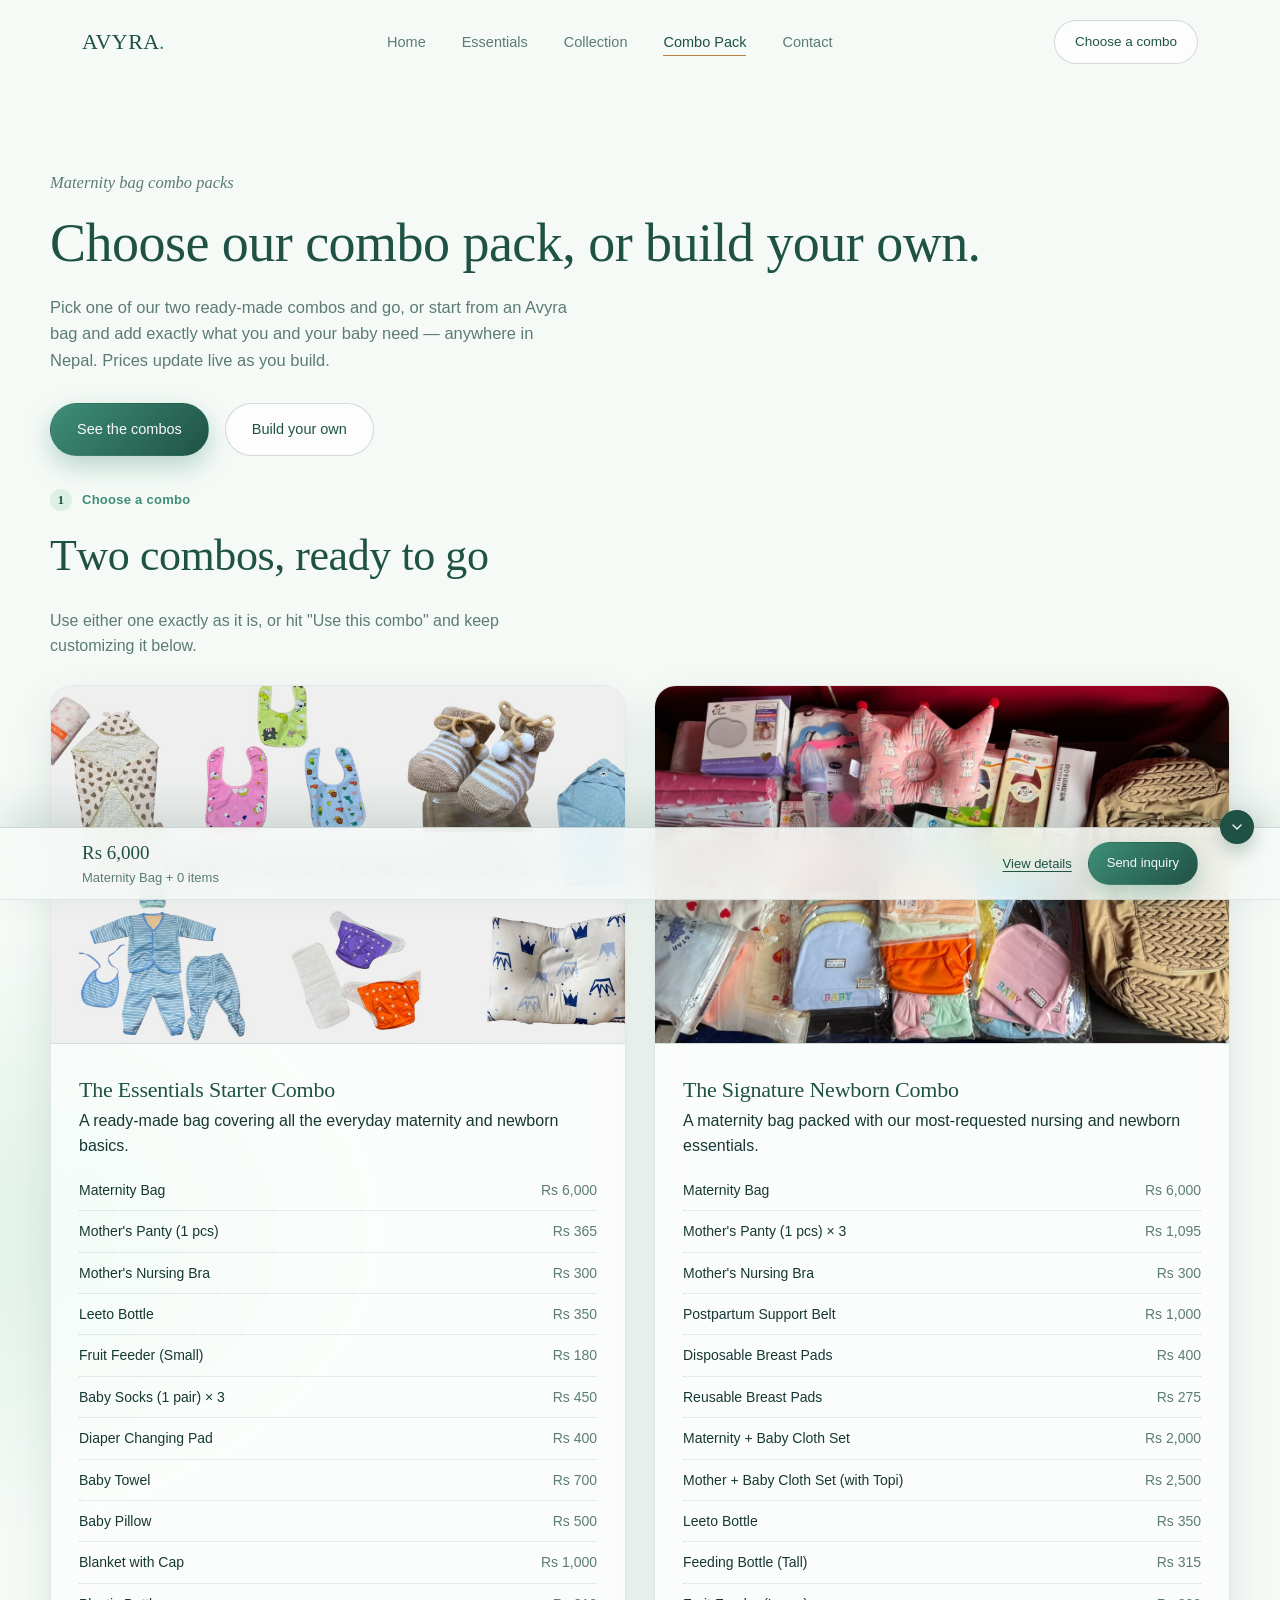
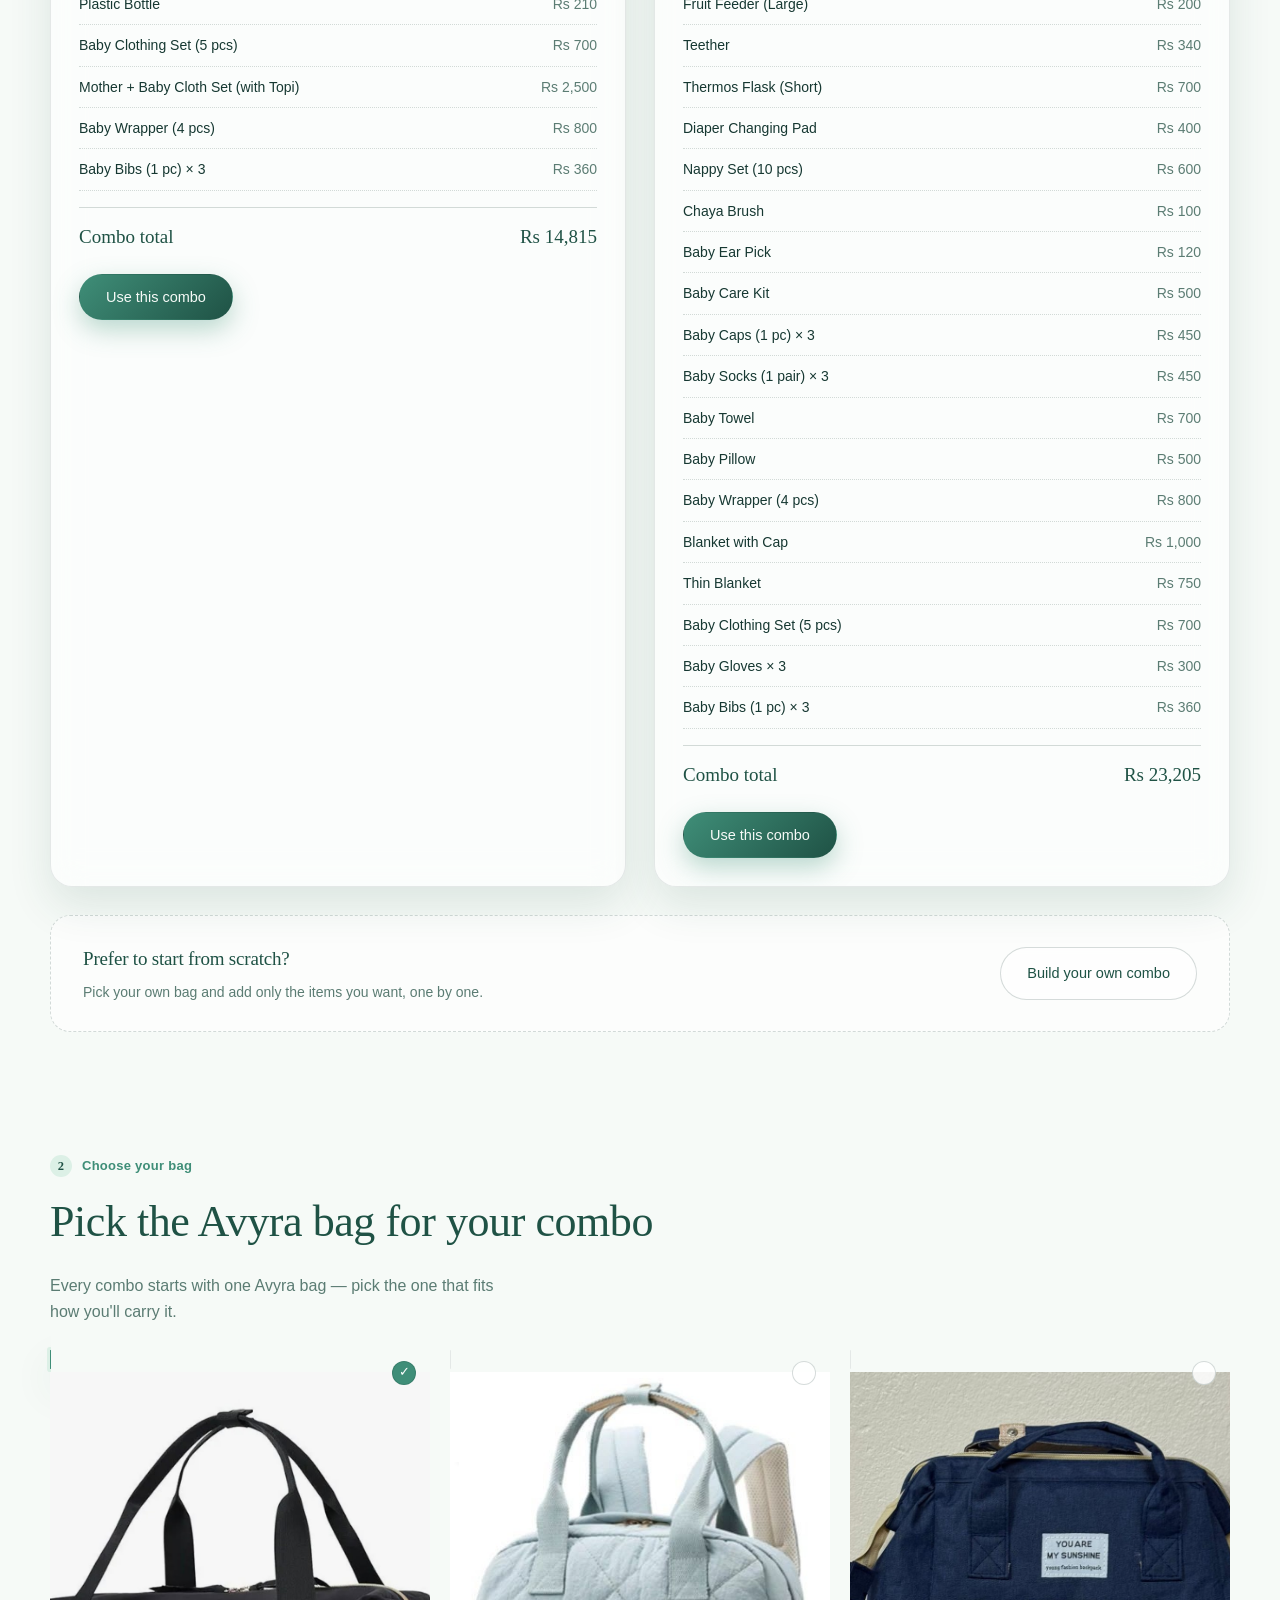
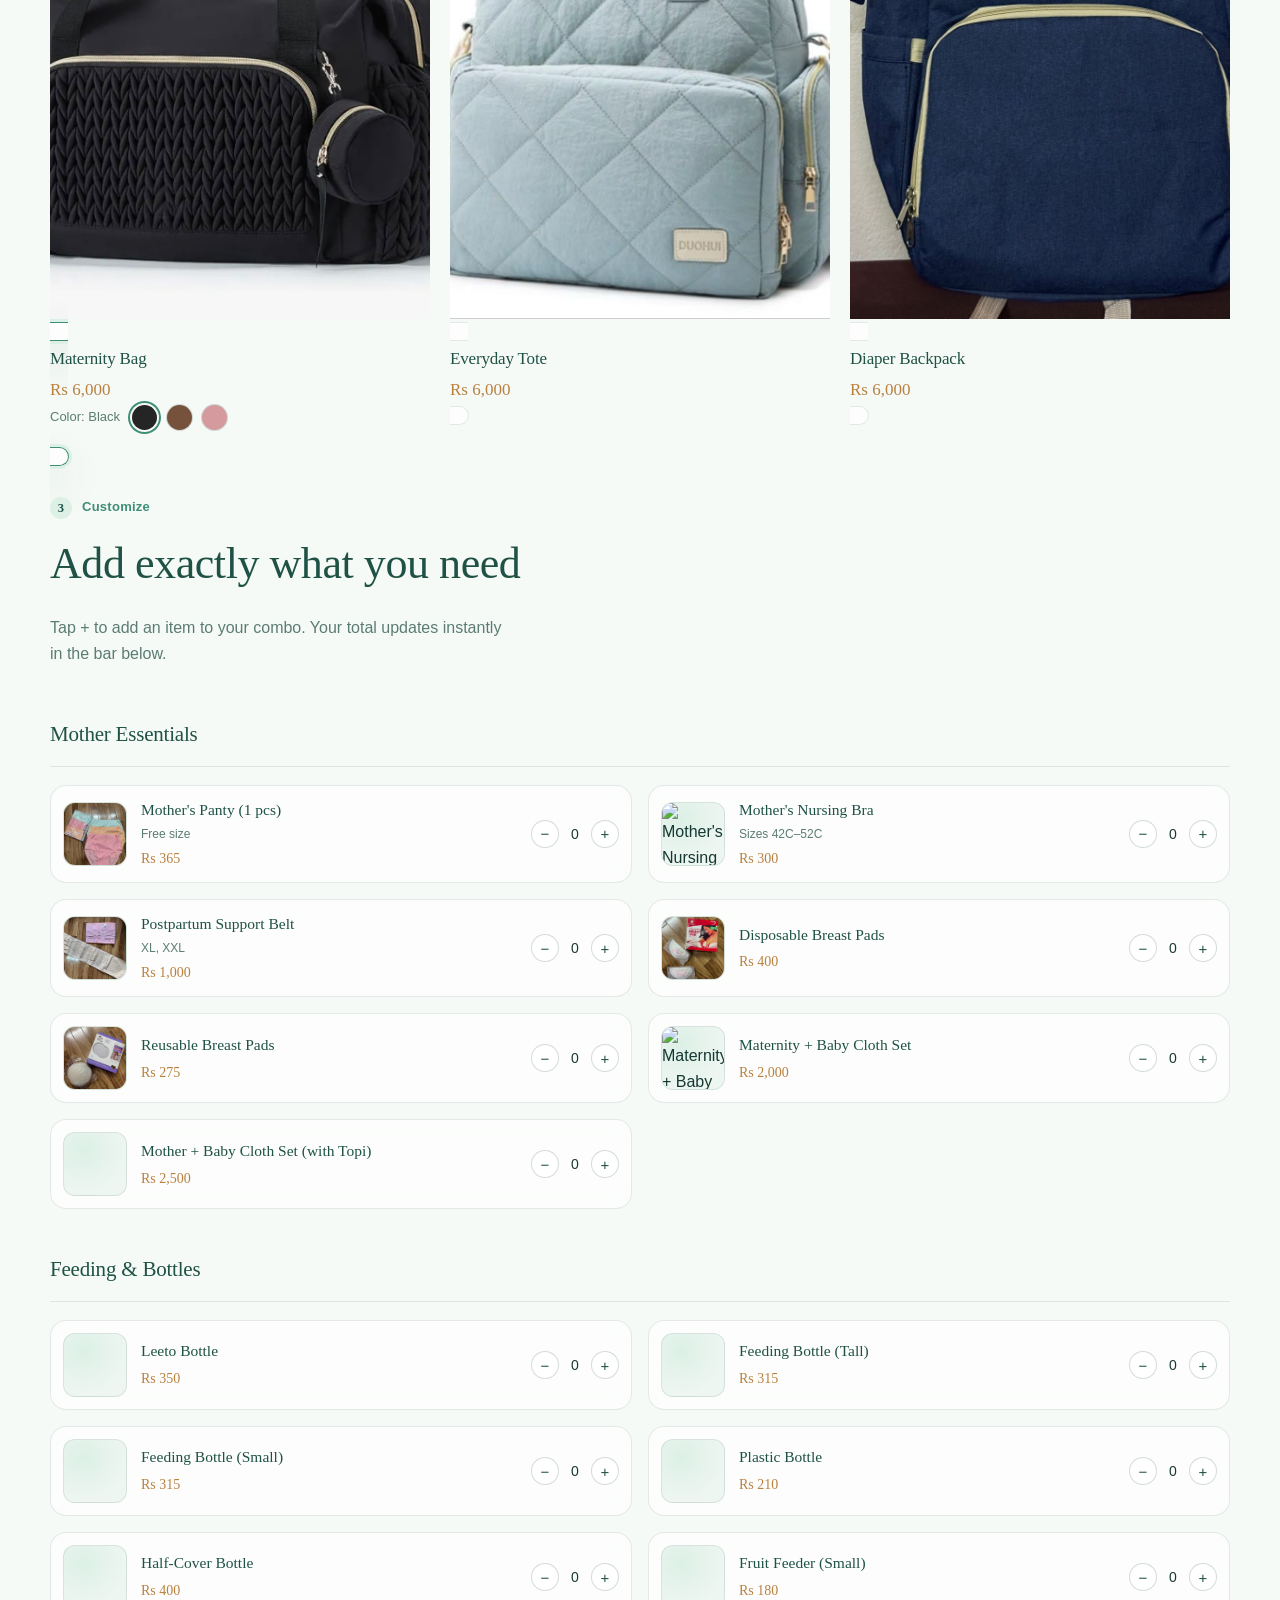
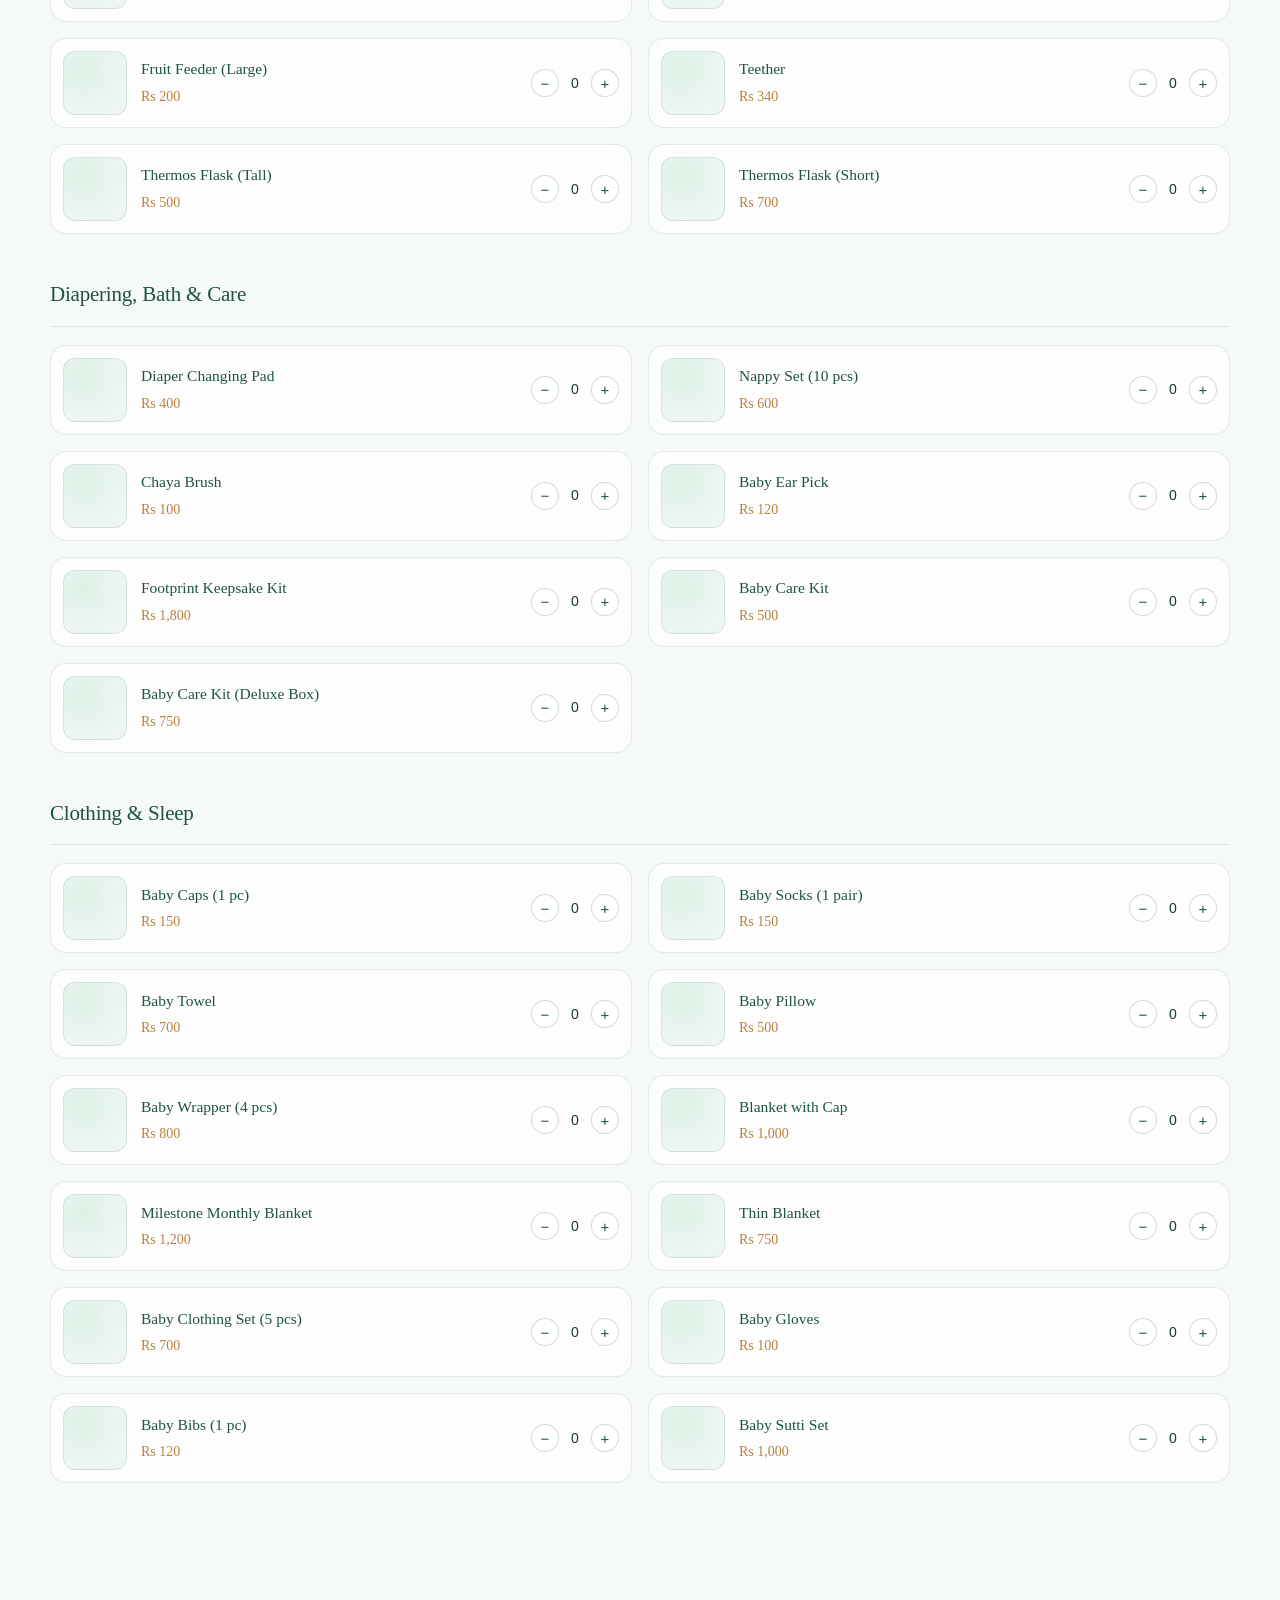
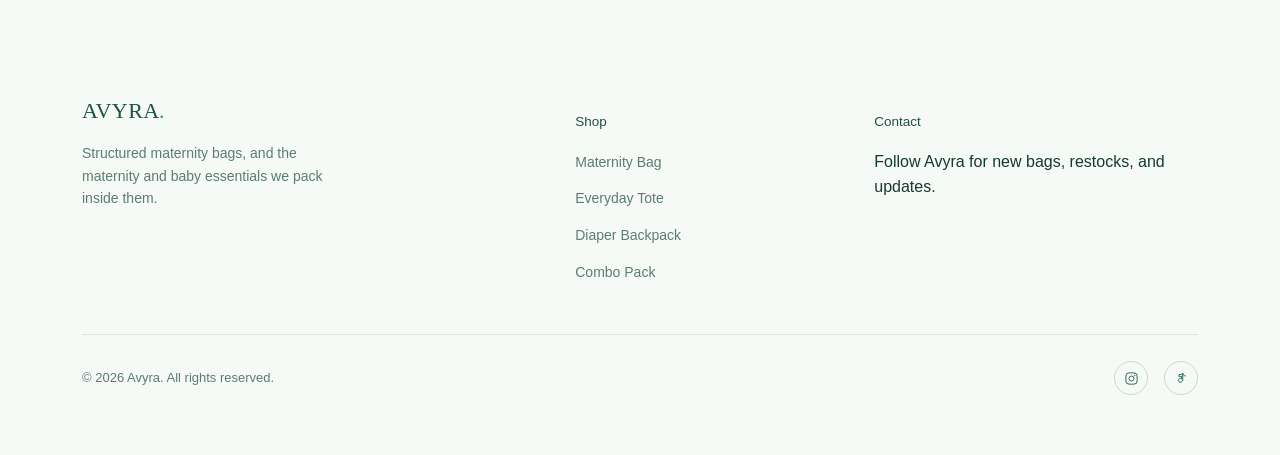
==== commit 96e82af1: "ok se" ====
--- a/combo.html
+++ b/combo.html
@@ -6,8 +6,9 @@
 <meta http-equiv="Content-Security-Policy" content="default-src 'self'; base-uri 'self'; object-src 'none'; frame-ancestors 'none'; form-action 'self'; img-src 'self'; style-src 'self' https://fonts.googleapis.com 'nonce-avyra-inline'; font-src https://fonts.gstatic.com; script-src 'self' 'nonce-avyra-inline'; connect-src 'none'; upgrade-insecure-requests">
 <meta name="referrer" content="strict-origin-when-cross-origin">
 <meta http-equiv="Permissions-Policy" content="camera=(), microphone=(), geolocation=(), payment=(), usb=()">
-<title>Build Your Maternity Combo Pack | Avyra</title>
-<meta name="description" content="Choose one of our ready-made maternity combo packs, or build your own — pick an Avyra bag and add exactly the maternity and baby essentials you need.">
+<title>Build Your Maternity Combo Pack in Nepal | Avyra</title>
+<meta name="description" content="Build your maternity combo pack in Nepal — pick an Avyra maternity bag and add exactly the nursing, feeding and baby essentials you need. Prices update live.">
+<meta name="keywords" content="maternity bag nepal, maternity combo pack, baby essentials nepal, diaper bag, baby bag, avyra">
 <meta name="robots" content="index, follow, max-image-preview:large, max-snippet:-1, max-video-preview:-1">
 <link rel="canonical" href="https://avyra.com.np/combo.html">
 <meta name="theme-color" content="#1F5245">
@@ -15,8 +16,8 @@
 <!-- Open Graph -->
 <meta property="og:type" content="website">
 <meta property="og:site_name" content="Avyra">
-<meta property="og:title" content="Build Your Maternity Combo Pack | Avyra">
-<meta property="og:description" content="Pick an Avyra bag and add exactly the maternity and baby essentials you need — prices update live as you build.">
+<meta property="og:title" content="Build Your Maternity Combo Pack in Nepal | Avyra">
+<meta property="og:description" content="Build your maternity combo pack in Nepal — pick an Avyra bag and add exactly the maternity and baby essentials you need.">
 <meta property="og:url" content="https://avyra.com.np/combo.html">
 <meta property="og:image" content="https://avyra.com.np/images/essential-combo.jpeg">
 <meta property="og:image:alt" content="Build your Avyra maternity combo pack">
@@ -24,8 +25,8 @@
 
 <!-- Twitter -->
 <meta name="twitter:card" content="summary_large_image">
-<meta name="twitter:title" content="Build Your Maternity Combo Pack | Avyra">
-<meta name="twitter:description" content="Pick an Avyra bag and add exactly the maternity and baby essentials you need — prices update live as you build.">
+<meta name="twitter:title" content="Build Your Maternity Combo Pack in Nepal | Avyra">
+<meta name="twitter:description" content="Build your maternity combo pack in Nepal — pick an Avyra bag and add exactly the maternity and baby essentials you need.">
 <meta name="twitter:image" content="https://avyra.com.np/images/essential-combo.jpeg">
 
 <link rel="icon" type="image/jpeg" href="images/logo.jpeg">
@@ -53,7 +54,7 @@
       "@type": "WebPage",
       "@id": "https://avyra.com.np/combo.html#webpage",
       "url": "https://avyra.com.np/combo.html",
-      "name": "Build Your Maternity Combo Pack | Avyra",
+      "name": "Build Your Maternity Combo Pack in Nepal | Avyra",
       "isPartOf": { "@id": "https://avyra.com.np/#website" },
       "breadcrumb": {
         "@type": "BreadcrumbList",
@@ -100,7 +101,7 @@
   <section class="page-intro wrap">
     <p class="eyebrow-line">Maternity bag combo packs</p>
     <h1 class="split-text">Choose our combo pack, or build your own.</h1>
-    <p>Pick one of our two ready-made combos and go, or start from an Avyra bag and add exactly what you and your baby need. Prices update live as you build.</p>
+    <p>Pick one of our two ready-made combos and go, or start from an Avyra bag and add exactly what you and your baby need — anywhere in Nepal. Prices update live as you build.</p>
     <div class="hero-actions">
       <a href="#combos" class="btn btn-primary">See the combos</a>
       <a href="#bag-select" class="btn btn-ghost">Build your own</a>
--- a/styles.css
+++ b/styles.css
@@ -561,6 +561,25 @@
 }
 .copy-toast.is-visible{ opacity:1; transform:translate(-50%, 0); }
 
+/* ---------- FAQ ---------- */
+.faq-list{ display:flex; flex-direction:column; gap:14px; margin-top:28px; }
+.faq-item{
+  background:var(--card); border:1px solid var(--line);
+  border-radius:14px; padding:0 22px; backdrop-filter:blur(6px);
+}
+.faq-item summary{
+  cursor:pointer; list-style:none; padding:20px 0;
+  font-family:var(--serif); font-size:1.06rem; color:var(--verdigris-dark);
+  display:flex; justify-content:space-between; align-items:center; gap:16px;
+}
+.faq-item summary::-webkit-details-marker{ display:none; }
+.faq-item summary::after{
+  content:"+"; font-size:1.4rem; color:var(--brass); line-height:1;
+  transition:transform 0.25s ease;
+}
+.faq-item[open] summary::after{ transform:rotate(45deg); }
+.faq-item p{ padding:0 0 20px; color:var(--muted); }
+
 @media (max-width:480px){
   .hero{ padding-top:92px; padding-bottom:40px; }
   .collection-section{ padding-top:40px; }
